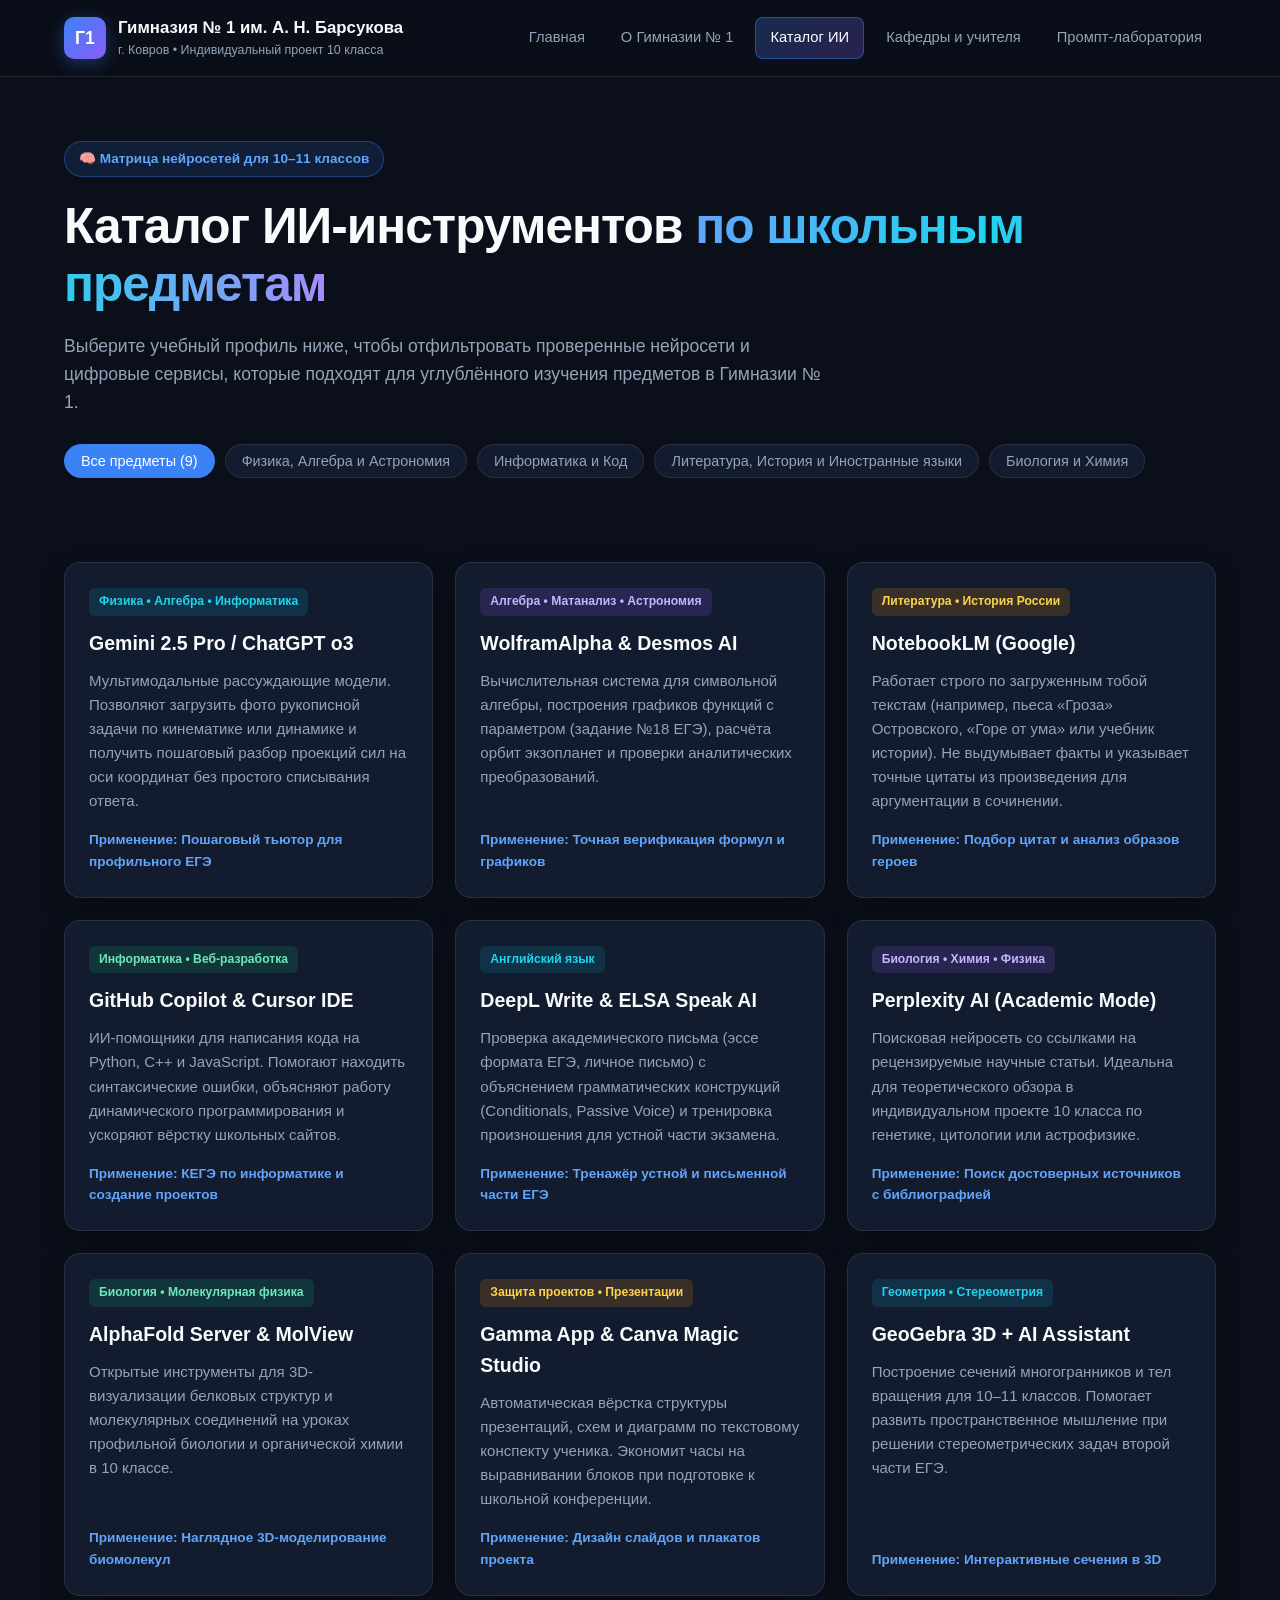
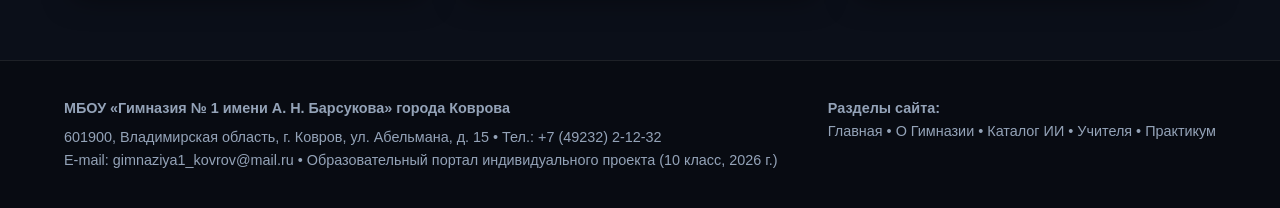
==== catalog.html @ f7e0afba "Add files via upload" ====
<!DOCTYPE html>
<html lang="ru">
<head>
    <meta charset="UTF-8">
    <meta name="viewport" content="width=device-width, initial-scale=1.0">
    <title>Каталог ИИ-инструментов по предметам — Гимназия № 1 г. Ковров</title>
    <link rel="stylesheet" href="styles.css">
</head>
<body>
    <header class="navbar">
        <div class="container nav-inner">
            <a href="index.html" class="brand">
                <div class="brand-badge">Г1</div>
                <div class="brand-text">
                    Гимназия № 1 им. А. Н. Барсукова
                    <span>г. Ковров • Индивидуальный проект 10 класса</span>
                </div>
            </a>
            <nav class="nav-links">
                <a href="index.html" class="nav-link ">Главная</a>
<a href="gymnasium.html" class="nav-link ">О Гимназии № 1</a>
<a href="catalog.html" class="nav-link active">Каталог ИИ</a>
<a href="teachers.html" class="nav-link ">Кафедры и учителя</a>
<a href="practice.html" class="nav-link ">Промпт-лаборатория</a>
            </nav>
        </div>
    </header>

    <main>
        <section class="hero">
            <div class="container">
                <div class="hero-badge">🧠 Матрица нейросетей для 10–11 классов</div>
                <h1>Каталог ИИ-инструментов <span class="gradient-text">по школьным предметам</span></h1>
                <p>Выберите учебный профиль ниже, чтобы отфильтровать проверенные нейросети и цифровые сервисы, которые подходят для углублённого изучения предметов в Гимназии № 1.</p>

                <div class="filter-bar" style="margin-top:24px;">
                    <button class="filter-btn active" data-filter="all">Все предметы (9)</button>
                    <button class="filter-btn" data-filter="stem">Физика, Алгебра и Астрономия</button>
                    <button class="filter-btn" data-filter="it">Информатика и Код</button>
                    <button class="filter-btn" data-filter="hum">Литература, История и Иностранные языки</button>
                    <button class="filter-btn" data-filter="bio">Биология и Химия</button>
                </div>
            </div>
        </section>

        <section class="section" style="padding-top:10px;">
            <div class="container">
                <div class="grid-3">
                    <div class="card tool-card" data-category="stem it">
                        <div>
                            <span class="tag">Физика • Алгебра • Информатика</span>
                            <h3>Gemini 2.5 Pro / ChatGPT o3</h3>
                            <p>Мультимодальные рассуждающие модели. Позволяют загрузить фото рукописной задачи по кинематике или динамике и получить пошаговый разбор проекций сил на оси координат без простого списывания ответа.</p>
                        </div>
                        <div style="font-size:0.85rem; color:#60a5fa; font-weight:600;">Применение: Пошаговый тьютор для профильного ЕГЭ</div>
                    </div>

                    <div class="card tool-card" data-category="stem">
                        <div>
                            <span class="tag purple">Алгебра • Матанализ • Астрономия</span>
                            <h3>WolframAlpha & Desmos AI</h3>
                            <p>Вычислительная система для символьной алгебры, построения графиков функций с параметром (задание №18 ЕГЭ), расчёта орбит экзопланет и проверки аналитических преобразований.</p>
                        </div>
                        <div style="font-size:0.85rem; color:#60a5fa; font-weight:600;">Применение: Точная верификация формул и графиков</div>
                    </div>

                    <div class="card tool-card" data-category="hum">
                        <div>
                            <span class="tag amber">Литература • История России</span>
                            <h3>NotebookLM (Google)</h3>
                            <p>Работает строго по загруженным тобой текстам (например, пьеса «Гроза» Островского, «Горе от ума» или учебник истории). Не выдумывает факты и указывает точные цитаты из произведения для аргументации в сочинении.</p>
                        </div>
                        <div style="font-size:0.85rem; color:#60a5fa; font-weight:600;">Применение: Подбор цитат и анализ образов героев</div>
                    </div>

                    <div class="card tool-card" data-category="it">
                        <div>
                            <span class="tag green">Информатика • Веб-разработка</span>
                            <h3>GitHub Copilot & Cursor IDE</h3>
                            <p>ИИ-помощники для написания кода на Python, C++ и JavaScript. Помогают находить синтаксические ошибки, объясняют работу динамического программирования и ускоряют вёрстку школьных сайтов.</p>
                        </div>
                        <div style="font-size:0.85rem; color:#60a5fa; font-weight:600;">Применение: КЕГЭ по информатике и создание проектов</div>
                    </div>

                    <div class="card tool-card" data-category="hum">
                        <div>
                            <span class="tag">Английский язык</span>
                            <h3>DeepL Write & ELSA Speak AI</h3>
                            <p>Проверка академического письма (эссе формата ЕГЭ, личное письмо) с объяснением грамматических конструкций (Conditionals, Passive Voice) и тренировка произношения для устной части экзамена.</p>
                        </div>
                        <div style="font-size:0.85rem; color:#60a5fa; font-weight:600;">Применение: Тренажёр устной и письменной части ЕГЭ</div>
                    </div>

                    <div class="card tool-card" data-category="stem bio">
                        <div>
                            <span class="tag purple">Биология • Химия • Физика</span>
                            <h3>Perplexity AI (Academic Mode)</h3>
                            <p>Поисковая нейросеть со ссылками на рецензируемые научные статьи. Идеальна для теоретического обзора в индивидуальном проекте 10 класса по генетике, цитологии или астрофизике.</p>
                        </div>
                        <div style="font-size:0.85rem; color:#60a5fa; font-weight:600;">Применение: Поиск достоверных источников с библиографией</div>
                    </div>

                    <div class="card tool-card" data-category="bio">
                        <div>
                            <span class="tag green">Биология • Молекулярная физика</span>
                            <h3>AlphaFold Server & MolView</h3>
                            <p>Открытые инструменты для 3D-визуализации белковых структур и молекулярных соединений на уроках профильной биологии и органической химии в 10 классе.</p>
                        </div>
                        <div style="font-size:0.85rem; color:#60a5fa; font-weight:600;">Применение: Наглядное 3D-моделирование биомолекул</div>
                    </div>

                    <div class="card tool-card" data-category="hum stem it bio">
                        <div>
                            <span class="tag amber">Защита проектов • Презентации</span>
                            <h3>Gamma App & Canva Magic Studio</h3>
                            <p>Автоматическая вёрстка структуры презентаций, схем и диаграмм по текстовому конспекту ученика. Экономит часы на выравнивании блоков при подготовке к школьной конференции.</p>
                        </div>
                        <div style="font-size:0.85rem; color:#60a5fa; font-weight:600;">Применение: Дизайн слайдов и плакатов проекта</div>
                    </div>

                    <div class="card tool-card" data-category="stem">
                        <div>
                            <span class="tag">Геометрия • Стереометрия</span>
                            <h3>GeoGebra 3D + AI Assistant</h3>
                            <p>Построение сечений многогранников и тел вращения для 10–11 классов. Помогает развить пространственное мышление при решении стереометрических задач второй части ЕГЭ.</p>
                        </div>
                        <div style="font-size:0.85rem; color:#60a5fa; font-weight:600;">Применение: Интерактивные сечения в 3D</div>
                    </div>
                </div>
            </div>
        </section>
    </main>

    <footer class="footer">
        <div class="container footer-inner">
            <div>
                <strong>МБОУ «Гимназия № 1 имени А. Н. Барсукова» города Коврова</strong>
                <p style="margin-top:6px;">601900, Владимирская область, г. Ковров, ул. Абельмана, д. 15 • Тел.: +7 (49232) 2-12-32</p>
                <p>E-mail: gimnaziya1_kovrov@mail.ru • Образовательный портал индивидуального проекта (10 класс, 2026 г.)</p>
            </div>
            <div>
                <p><strong>Разделы сайта:</strong></p>
                <p><a href="index.html">Главная</a> • <a href="gymnasium.html">О Гимназии</a> • <a href="catalog.html">Каталог ИИ</a> • <a href="teachers.html">Учителя</a> • <a href="practice.html">Практикум</a></p>
            </div>
        </div>
    </footer>
    <script src="script.js"></script>
</body>
</html>
---- styles.css ----
/* Гимназия № 1 им. А. Н. Барсукова (г. Ковров) — Цифровой портал ИИ в школе */
:root {
    --bg-main: #0b0f19;
    --bg-card: #131b2e;
    --bg-card-hover: #1a2540;
    --border-color: rgba(255, 255, 255, 0.09);
    --primary: #3b82f6;
    --primary-hover: #2563eb;
    --accent: #06b6d4;
    --accent-purple: #8b5cf6;
    --success: #10b981;
    --warning: #f59e0b;
    --text-main: #f8fafc;
    --text-muted: #94a3b8;
    --radius-lg: 16px;
    --radius-md: 12px;
    --shadow: 0 10px 30px -10px rgba(0, 0, 0, 0.5);
}

* {
    box-sizing: border-box;
    margin: 0;
    padding: 0;
}

body {
    font-family: 'Inter', -apple-system, BlinkMacSystemFont, 'Segoe UI', Roboto, sans-serif;
    background-color: var(--bg-main);
    color: var(--text-main);
    line-height: 1.6;
    min-height: 100vh;
    display: flex;
    flex-direction: column;
}

a {
    color: inherit;
    text-decoration: none;
    transition: all 0.2s ease;
}

.container {
    width: 100%;
    max-width: 1200px;
    margin: 0 auto;
    padding: 0 24px;
}

/* Header & Multi-page Navigation */
.navbar {
    position: sticky;
    top: 0;
    z-index: 1000;
    background: rgba(11, 15, 25, 0.85);
    backdrop-filter: blur(14px);
    border-bottom: 1px solid var(--border-color);
}

.nav-inner {
    display: flex;
    align-items: center;
    justify-content: space-between;
    height: 76px;
    gap: 16px;
}

.brand {
    display: flex;
    align-items: center;
    gap: 12px;
    font-weight: 700;
    font-size: 1.05rem;
}

.brand-badge {
    width: 42px;
    height: 42px;
    border-radius: 10px;
    background: linear-gradient(135deg, var(--primary), var(--accent-purple));
    display: flex;
    align-items: center;
    justify-content: center;
    font-weight: 800;
    font-size: 1.1rem;
    color: #fff;
    box-shadow: 0 4px 15px rgba(59, 130, 246, 0.35);
}

.brand-text span {
    display: block;
    font-size: 0.78rem;
    color: var(--text-muted);
    font-weight: 400;
}

.nav-links {
    display: flex;
    align-items: center;
    gap: 8px;
    flex-wrap: wrap;
}

.nav-link {
    padding: 8px 14px;
    border-radius: 8px;
    font-size: 0.92rem;
    font-weight: 500;
    color: var(--text-muted);
}

.nav-link:hover {
    color: var(--text-main);
    background: rgba(255, 255, 255, 0.05);
}

.nav-link.active {
    color: #fff;
    background: linear-gradient(135deg, rgba(59, 130, 246, 0.25), rgba(139, 92, 246, 0.25));
    border: 1px solid rgba(59, 130, 246, 0.45);
}

/* Hero Section */
.hero {
    padding: 64px 0 48px;
    position: relative;
    overflow: hidden;
}

.hero-badge {
    display: inline-flex;
    align-items: center;
    gap: 8px;
    padding: 6px 14px;
    border-radius: 999px;
    background: rgba(59, 130, 246, 0.14);
    border: 1px solid rgba(59, 130, 246, 0.35);
    color: #60a5fa;
    font-size: 0.85rem;
    font-weight: 600;
    margin-bottom: 20px;
}

.hero h1 {
    font-size: clamp(2rem, 4vw, 3.1rem);
    line-height: 1.18;
    font-weight: 800;
    margin-bottom: 18px;
    letter-spacing: -0.02em;
}

.gradient-text {
    background: linear-gradient(90deg, #60a5fa, #22d3ee, #a78bfa);
    -webkit-background-clip: text;
    -webkit-text-fill-color: transparent;
}

.hero p {
    font-size: 1.1rem;
    color: var(--text-muted);
    max-width: 760px;
    margin-bottom: 28px;
}

.btn-group {
    display: flex;
    flex-wrap: wrap;
    gap: 14px;
}

.btn {
    display: inline-flex;
    align-items: center;
    justify-content: center;
    gap: 8px;
    padding: 12px 22px;
    border-radius: 10px;
    font-weight: 600;
    font-size: 0.95rem;
    cursor: pointer;
    border: none;
    transition: all 0.2s ease;
}

.btn-primary {
    background: linear-gradient(135deg, var(--primary), var(--primary-hover));
    color: #fff;
    box-shadow: 0 8px 20px -4px rgba(59, 130, 246, 0.5);
}

.btn-primary:hover {
    transform: translateY(-2px);
    box-shadow: 0 12px 24px -4px rgba(59, 130, 246, 0.65);
}

.btn-outline {
    background: rgba(255, 255, 255, 0.04);
    color: var(--text-main);
    border: 1px solid var(--border-color);
}

.btn-outline:hover {
    background: rgba(255, 255, 255, 0.09);
    border-color: rgba(255, 255, 255, 0.2);
}

/* Grids & Cards */
.section {
    padding: 40px 0 64px;
}

.section-header {
    margin-bottom: 32px;
}

.section-header h2 {
    font-size: 1.85rem;
    font-weight: 800;
    margin-bottom: 8px;
}

.section-header p {
    color: var(--text-muted);
    font-size: 1rem;
}

.grid-3 {
    display: grid;
    grid-template-columns: repeat(auto-fit, minmax(310px, 1fr));
    gap: 22px;
}

.grid-2 {
    display: grid;
    grid-template-columns: repeat(auto-fit, minmax(420px, 1fr));
    gap: 24px;
}

.grid-4 {
    display: grid;
    grid-template-columns: repeat(auto-fit, minmax(240px, 1fr));
    gap: 18px;
}

.card {
    background: var(--bg-card);
    border: 1px solid var(--border-color);
    border-radius: var(--radius-lg);
    padding: 24px;
    box-shadow: var(--shadow);
    transition: transform 0.2s ease, border-color 0.2s ease, background 0.2s ease;
    display: flex;
    flex-direction: column;
    justify-content: space-between;
}

.card:hover {
    transform: translateY(-3px);
    border-color: rgba(59, 130, 246, 0.35);
    background: var(--bg-card-hover);
}

.tag {
    display: inline-block;
    padding: 4px 10px;
    border-radius: 6px;
    font-size: 0.76rem;
    font-weight: 600;
    background: rgba(6, 182, 212, 0.14);
    color: #22d3ee;
    margin-bottom: 12px;
    width: fit-content;
}

.tag.purple {
    background: rgba(139, 92, 246, 0.16);
    color: #c4b5fd;
}

.tag.green {
    background: rgba(16, 185, 129, 0.16);
    color: #6ee7b7;
}

.tag.amber {
    background: rgba(245, 158, 11, 0.16);
    color: #fcd34d;
}

.card h3 {
    font-size: 1.22rem;
    margin-bottom: 10px;
}

.card p {
    color: var(--text-muted);
    font-size: 0.94rem;
    margin-bottom: 16px;
}

.stat-card {
    text-align: left;
    padding: 22px;
}

.stat-num {
    font-size: 2.3rem;
    font-weight: 800;
    background: linear-gradient(90deg, #60a5fa, #22d3ee);
    -webkit-background-clip: text;
    -webkit-text-fill-color: transparent;
    line-height: 1.1;
    margin-bottom: 6px;
}

/* Info Table */
.info-table {
    width: 100%;
    border-collapse: collapse;
    margin-top: 10px;
}

.info-table tr {
    border-bottom: 1px solid var(--border-color);
}

.info-table th,
.info-table td {
    padding: 13px 12px;
    text-align: left;
    font-size: 0.94rem;
}

.info-table th {
    color: var(--text-muted);
    font-weight: 500;
    width: 36%;
}

/* Filter Buttons */
.filter-bar {
    display: flex;
    flex-wrap: wrap;
    gap: 10px;
    margin-bottom: 26px;
}

.filter-btn {
    padding: 8px 16px;
    border-radius: 999px;
    border: 1px solid var(--border-color);
    background: var(--bg-card);
    color: var(--text-muted);
    cursor: pointer;
    font-size: 0.9rem;
    font-weight: 500;
    transition: all 0.2s ease;
}

.filter-btn.active,
.filter-btn:hover {
    background: var(--primary);
    color: #fff;
    border-color: var(--primary);
}

/* Teacher / Department Profiles */
.teacher-card {
    overflow: hidden;
    padding: 0;
}

.teacher-photo {
    width: 100%;
    height: 220px;
    object-fit: cover;
    border-bottom: 1px solid var(--border-color);
}

.teacher-body {
    padding: 22px;
}

.teacher-role {
    font-size: 0.82rem;
    color: #60a5fa;
    font-weight: 600;
    text-transform: uppercase;
    letter-spacing: 0.04em;
    margin-bottom: 6px;
}

/* Prompt Builder & Forms */
.form-group {
    margin-bottom: 18px;
}

.form-group label {
    display: block;
    font-size: 0.9rem;
    font-weight: 600;
    margin-bottom: 8px;
    color: #cbd5e1;
}

.form-control {
    width: 100%;
    padding: 12px 14px;
    border-radius: 10px;
    background: #0b1120;
    border: 1px solid var(--border-color);
    color: var(--text-main);
    font-size: 0.95rem;
    font-family: inherit;
}

.form-control:focus {
    outline: none;
    border-color: var(--primary);
}

.prompt-output {
    background: #080d1a;
    border: 1px dashed rgba(59, 130, 246, 0.5);
    border-radius: 12px;
    padding: 18px;
    font-family: 'JetBrains Mono', Consolas, monospace;
    font-size: 0.9rem;
    color: #e2e8f0;
    min-height: 150px;
    white-space: pre-wrap;
    margin-bottom: 16px;
}

/* Quiz */
.quiz-option {
    display: block;
    width: 100%;
    text-align: left;
    padding: 12px 16px;
    margin-bottom: 10px;
    border-radius: 10px;
    background: #0d1424;
    border: 1px solid var(--border-color);
    color: var(--text-main);
    cursor: pointer;
    font-size: 0.94rem;
    transition: all 0.2s ease;
}

.quiz-option:hover {
    border-color: var(--primary);
    background: rgba(59, 130, 246, 0.1);
}

.quiz-option.correct {
    background: rgba(16, 185, 129, 0.2);
    border-color: var(--success);
    color: #a7f3d0;
}

.quiz-option.wrong {
    background: rgba(239, 68, 68, 0.2);
    border-color: #ef4444;
    color: #fecaca;
}

/* Footer */
.footer {
    margin-top: auto;
    border-top: 1px solid var(--border-color);
    background: #080b12;
    padding: 36px 0;
    font-size: 0.9rem;
    color: var(--text-muted);
}

.footer-inner {
    display: flex;
    flex-wrap: wrap;
    justify-content: space-between;
    gap: 24px;
}

@media (max-width: 768px) {
    .nav-inner {
        height: auto;
        padding: 14px 0;
        flex-direction: column;
        align-items: flex-start;
    }
    .grid-2 {
        grid-template-columns: 1fr;
    }
}
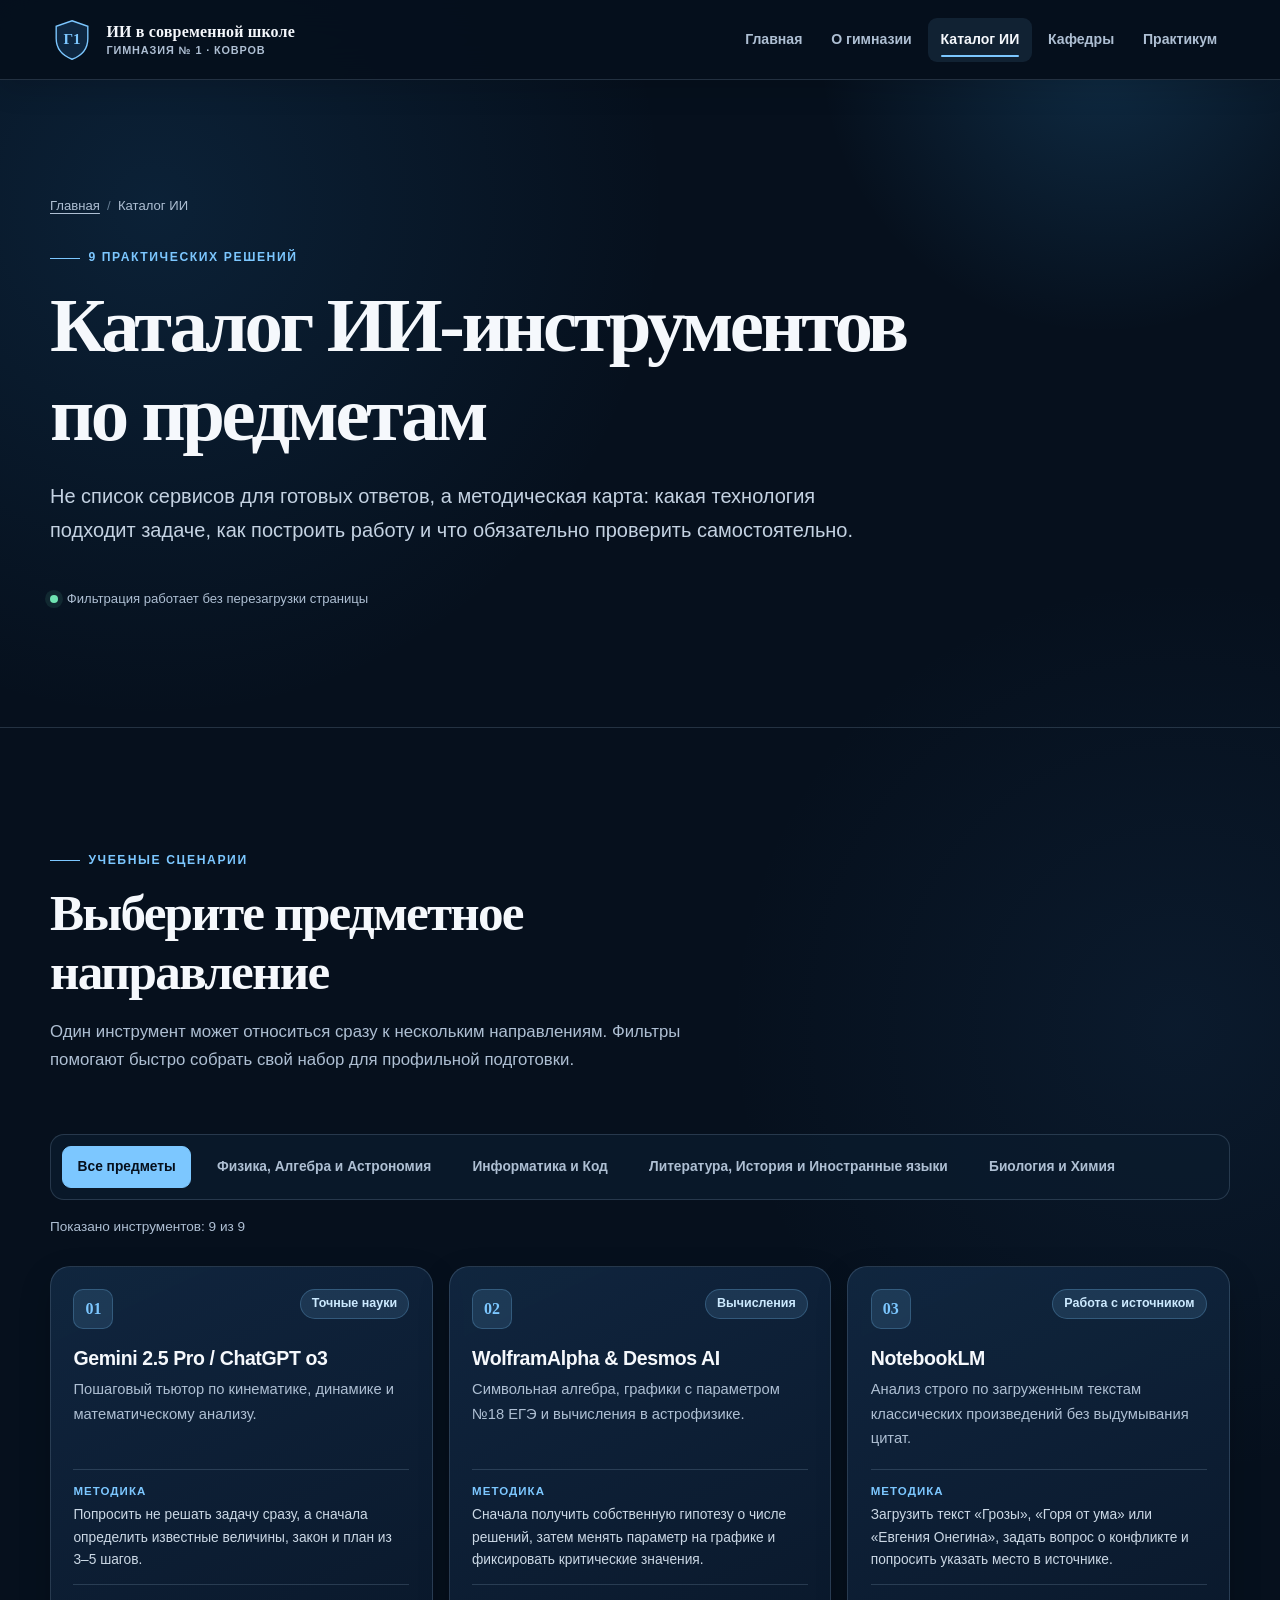
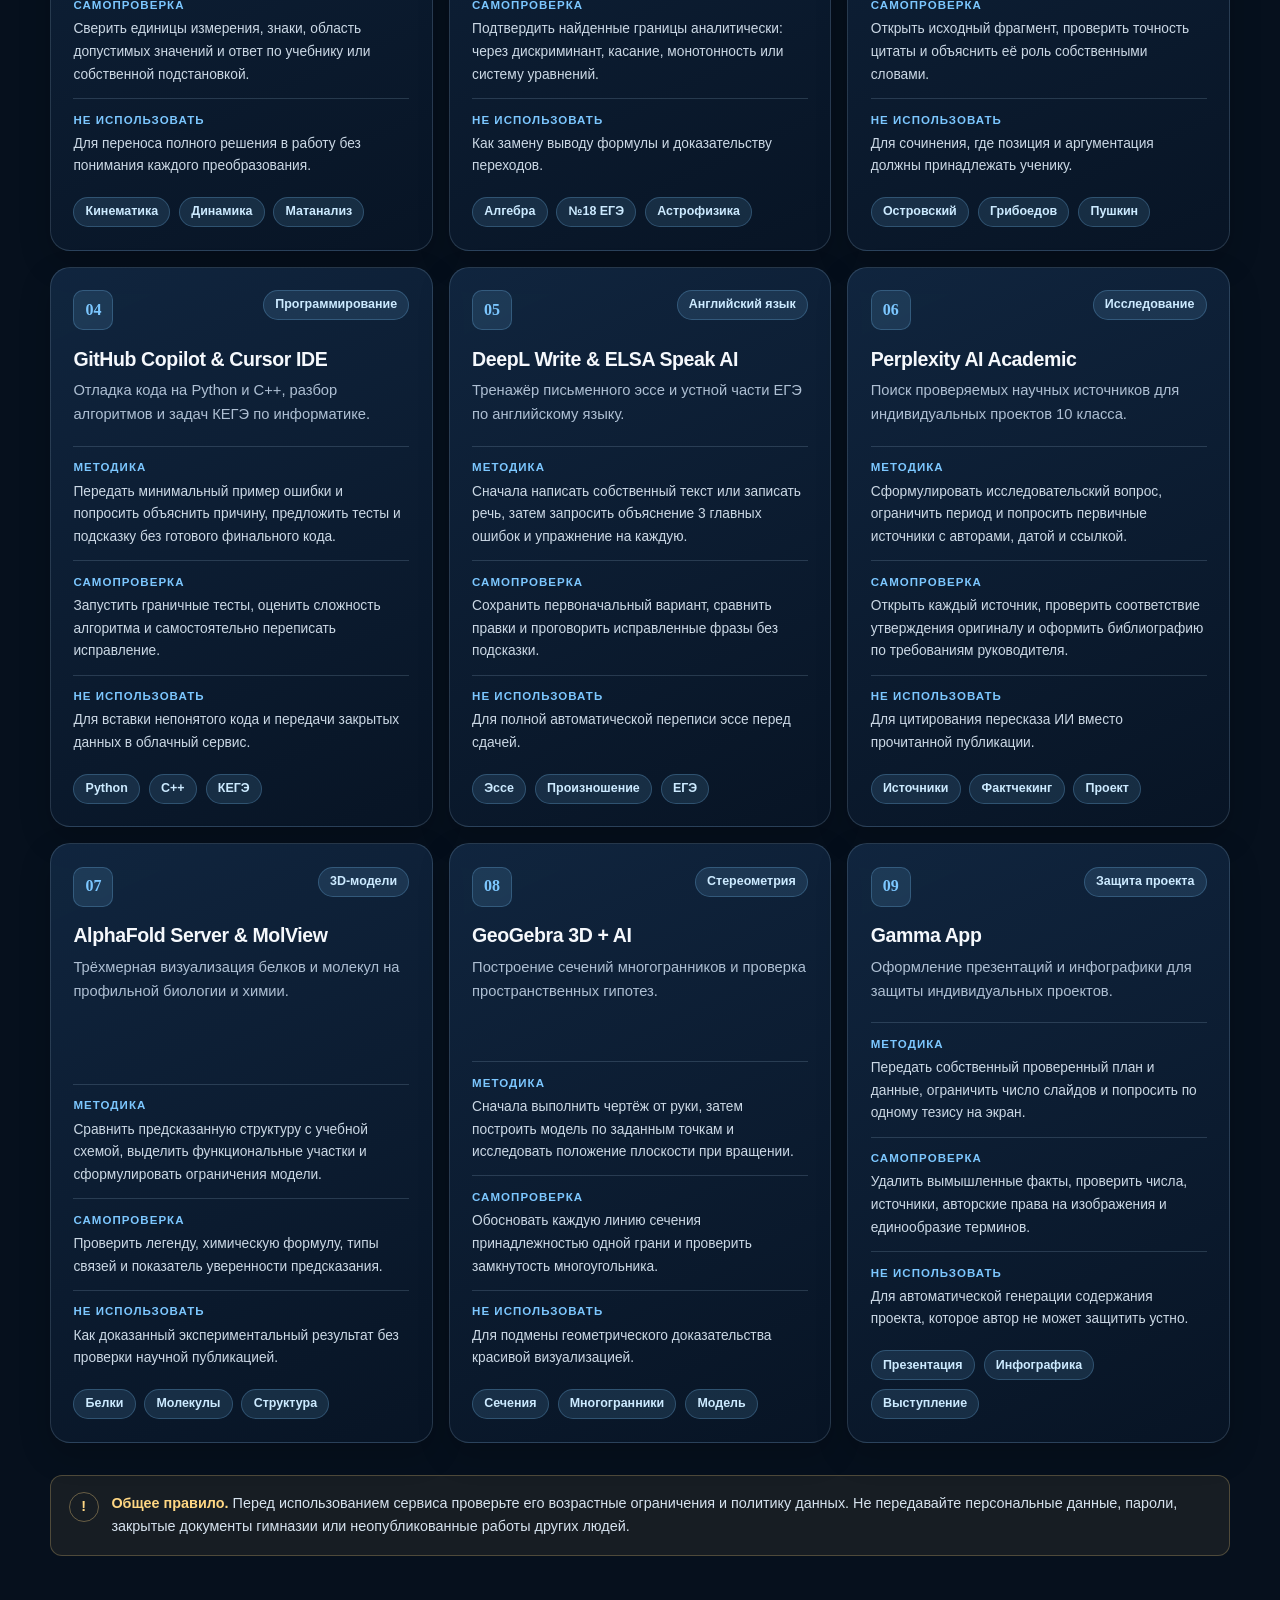
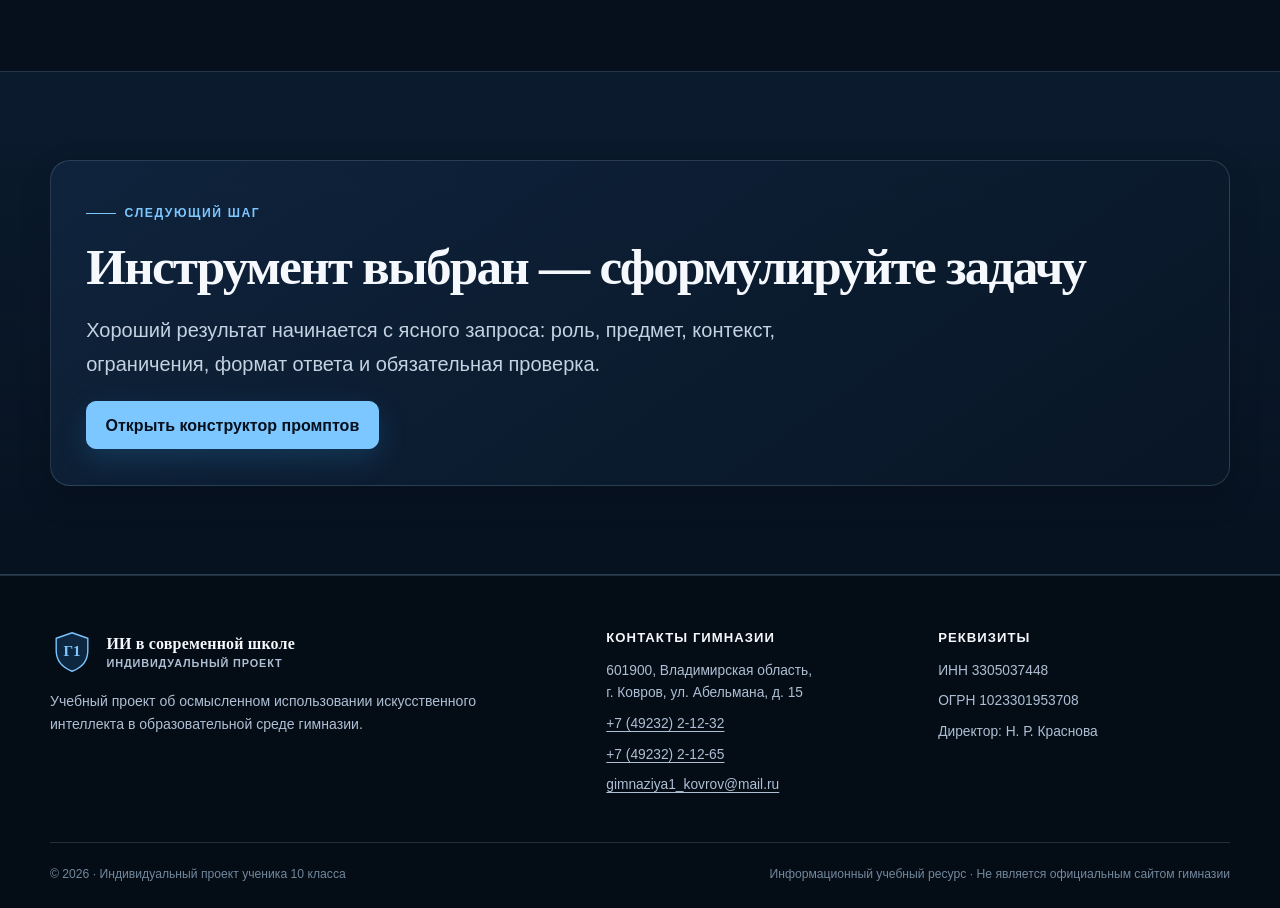
==== commit 4d57dd97: "Add files via upload" ====
--- a/catalog.html
+++ b/catalog.html
@@ -1,149 +1,202 @@
 <!DOCTYPE html>
 <html lang="ru">
 <head>
-    <meta charset="UTF-8">
-    <meta name="viewport" content="width=device-width, initial-scale=1.0">
-    <title>Каталог ИИ-инструментов по предметам — Гимназия № 1 г. Ковров</title>
-    <link rel="stylesheet" href="styles.css">
+  <meta charset="UTF-8">
+  <meta name="viewport" content="width=device-width, initial-scale=1.0">
+  <meta name="description" content="Каталог ИИ-инструментов для школьных предметов: точные, естественные и гуманитарные науки, программирование и проектная работа.">
+  <meta name="theme-color" content="#06101d">
+  <title>Каталог ИИ-инструментов — ИИ в жизни современной школы</title>
+  <link rel="stylesheet" href="styles.css">
+  <script src="script.js" defer></script>
 </head>
-<body>
-    <header class="navbar">
-        <div class="container nav-inner">
-            <a href="index.html" class="brand">
-                <div class="brand-badge">Г1</div>
-                <div class="brand-text">
-                    Гимназия № 1 им. А. Н. Барсукова
-                    <span>г. Ковров • Индивидуальный проект 10 класса</span>
-                </div>
-            </a>
-            <nav class="nav-links">
-                <a href="index.html" class="nav-link ">Главная</a>
-<a href="gymnasium.html" class="nav-link ">О Гимназии № 1</a>
-<a href="catalog.html" class="nav-link active">Каталог ИИ</a>
-<a href="teachers.html" class="nav-link ">Кафедры и учителя</a>
-<a href="practice.html" class="nav-link ">Промпт-лаборатория</a>
-            </nav>
-        </div>
-    </header>
-
-    <main>
-        <section class="hero">
-            <div class="container">
-                <div class="hero-badge">🧠 Матрица нейросетей для 10–11 классов</div>
-                <h1>Каталог ИИ-инструментов <span class="gradient-text">по школьным предметам</span></h1>
-                <p>Выберите учебный профиль ниже, чтобы отфильтровать проверенные нейросети и цифровые сервисы, которые подходят для углублённого изучения предметов в Гимназии № 1.</p>
-
-                <div class="filter-bar" style="margin-top:24px;">
-                    <button class="filter-btn active" data-filter="all">Все предметы (9)</button>
-                    <button class="filter-btn" data-filter="stem">Физика, Алгебра и Астрономия</button>
-                    <button class="filter-btn" data-filter="it">Информатика и Код</button>
-                    <button class="filter-btn" data-filter="hum">Литература, История и Иностранные языки</button>
-                    <button class="filter-btn" data-filter="bio">Биология и Химия</button>
-                </div>
-            </div>
-        </section>
-
-        <section class="section" style="padding-top:10px;">
-            <div class="container">
-                <div class="grid-3">
-                    <div class="card tool-card" data-category="stem it">
-                        <div>
-                            <span class="tag">Физика • Алгебра • Информатика</span>
-                            <h3>Gemini 2.5 Pro / ChatGPT o3</h3>
-                            <p>Мультимодальные рассуждающие модели. Позволяют загрузить фото рукописной задачи по кинематике или динамике и получить пошаговый разбор проекций сил на оси координат без простого списывания ответа.</p>
-                        </div>
-                        <div style="font-size:0.85rem; color:#60a5fa; font-weight:600;">Применение: Пошаговый тьютор для профильного ЕГЭ</div>
-                    </div>
-
-                    <div class="card tool-card" data-category="stem">
-                        <div>
-                            <span class="tag purple">Алгебра • Матанализ • Астрономия</span>
-                            <h3>WolframAlpha & Desmos AI</h3>
-                            <p>Вычислительная система для символьной алгебры, построения графиков функций с параметром (задание №18 ЕГЭ), расчёта орбит экзопланет и проверки аналитических преобразований.</p>
-                        </div>
-                        <div style="font-size:0.85rem; color:#60a5fa; font-weight:600;">Применение: Точная верификация формул и графиков</div>
-                    </div>
-
-                    <div class="card tool-card" data-category="hum">
-                        <div>
-                            <span class="tag amber">Литература • История России</span>
-                            <h3>NotebookLM (Google)</h3>
-                            <p>Работает строго по загруженным тобой текстам (например, пьеса «Гроза» Островского, «Горе от ума» или учебник истории). Не выдумывает факты и указывает точные цитаты из произведения для аргументации в сочинении.</p>
-                        </div>
-                        <div style="font-size:0.85rem; color:#60a5fa; font-weight:600;">Применение: Подбор цитат и анализ образов героев</div>
-                    </div>
-
-                    <div class="card tool-card" data-category="it">
-                        <div>
-                            <span class="tag green">Информатика • Веб-разработка</span>
-                            <h3>GitHub Copilot & Cursor IDE</h3>
-                            <p>ИИ-помощники для написания кода на Python, C++ и JavaScript. Помогают находить синтаксические ошибки, объясняют работу динамического программирования и ускоряют вёрстку школьных сайтов.</p>
-                        </div>
-                        <div style="font-size:0.85rem; color:#60a5fa; font-weight:600;">Применение: КЕГЭ по информатике и создание проектов</div>
-                    </div>
-
-                    <div class="card tool-card" data-category="hum">
-                        <div>
-                            <span class="tag">Английский язык</span>
-                            <h3>DeepL Write & ELSA Speak AI</h3>
-                            <p>Проверка академического письма (эссе формата ЕГЭ, личное письмо) с объяснением грамматических конструкций (Conditionals, Passive Voice) и тренировка произношения для устной части экзамена.</p>
-                        </div>
-                        <div style="font-size:0.85rem; color:#60a5fa; font-weight:600;">Применение: Тренажёр устной и письменной части ЕГЭ</div>
-                    </div>
-
-                    <div class="card tool-card" data-category="stem bio">
-                        <div>
-                            <span class="tag purple">Биология • Химия • Физика</span>
-                            <h3>Perplexity AI (Academic Mode)</h3>
-                            <p>Поисковая нейросеть со ссылками на рецензируемые научные статьи. Идеальна для теоретического обзора в индивидуальном проекте 10 класса по генетике, цитологии или астрофизике.</p>
-                        </div>
-                        <div style="font-size:0.85rem; color:#60a5fa; font-weight:600;">Применение: Поиск достоверных источников с библиографией</div>
-                    </div>
-
-                    <div class="card tool-card" data-category="bio">
-                        <div>
-                            <span class="tag green">Биология • Молекулярная физика</span>
-                            <h3>AlphaFold Server & MolView</h3>
-                            <p>Открытые инструменты для 3D-визуализации белковых структур и молекулярных соединений на уроках профильной биологии и органической химии в 10 классе.</p>
-                        </div>
-                        <div style="font-size:0.85rem; color:#60a5fa; font-weight:600;">Применение: Наглядное 3D-моделирование биомолекул</div>
-                    </div>
-
-                    <div class="card tool-card" data-category="hum stem it bio">
-                        <div>
-                            <span class="tag amber">Защита проектов • Презентации</span>
-                            <h3>Gamma App & Canva Magic Studio</h3>
-                            <p>Автоматическая вёрстка структуры презентаций, схем и диаграмм по текстовому конспекту ученика. Экономит часы на выравнивании блоков при подготовке к школьной конференции.</p>
-                        </div>
-                        <div style="font-size:0.85rem; color:#60a5fa; font-weight:600;">Применение: Дизайн слайдов и плакатов проекта</div>
-                    </div>
-
-                    <div class="card tool-card" data-category="stem">
-                        <div>
-                            <span class="tag">Геометрия • Стереометрия</span>
-                            <h3>GeoGebra 3D + AI Assistant</h3>
-                            <p>Построение сечений многогранников и тел вращения для 10–11 классов. Помогает развить пространственное мышление при решении стереометрических задач второй части ЕГЭ.</p>
-                        </div>
-                        <div style="font-size:0.85rem; color:#60a5fa; font-weight:600;">Применение: Интерактивные сечения в 3D</div>
-                    </div>
-                </div>
-            </div>
-        </section>
-    </main>
-
-    <footer class="footer">
-        <div class="container footer-inner">
-            <div>
-                <strong>МБОУ «Гимназия № 1 имени А. Н. Барсукова» города Коврова</strong>
-                <p style="margin-top:6px;">601900, Владимирская область, г. Ковров, ул. Абельмана, д. 15 • Тел.: +7 (49232) 2-12-32</p>
-                <p>E-mail: gimnaziya1_kovrov@mail.ru • Образовательный портал индивидуального проекта (10 класс, 2026 г.)</p>
-            </div>
-            <div>
-                <p><strong>Разделы сайта:</strong></p>
-                <p><a href="index.html">Главная</a> • <a href="gymnasium.html">О Гимназии</a> • <a href="catalog.html">Каталог ИИ</a> • <a href="teachers.html">Учителя</a> • <a href="practice.html">Практикум</a></p>
-            </div>
-        </div>
-    </footer>
-    <script src="script.js"></script>
+<body data-page="catalog">
+  <a class="skip-link" href="#main-content">Перейти к содержанию</a>
+
+  <header class="site-header">
+    <div class="container header-inner">
+      <a class="brand" href="index.html" aria-label="На главную — ИИ в современной школе">
+        <span class="brand-mark" aria-hidden="true"><svg viewBox="0 0 64 64" focusable="false"><path d="M32 4 55 12v18c0 14.8-9.2 24.7-23 30C18.2 54.7 9 44.8 9 30V12L32 4Z" fill="#0e2741" stroke="currentColor" stroke-width="2"/><text x="32" y="38" text-anchor="middle" fill="currentColor" font-size="22" font-family="Georgia, serif" font-weight="700">Г1</text></svg></span>
+        <span class="brand-copy"><strong>ИИ в современной школе</strong><span>Гимназия № 1 · Ковров</span></span>
+      </a>
+      <button class="menu-toggle" type="button" aria-expanded="false" aria-controls="main-navigation" aria-label="Открыть меню"><span class="menu-toggle-lines" aria-hidden="true"></span></button>
+      <nav class="site-nav" id="main-navigation" aria-label="Основная навигация">
+        <ul>
+          <li><a href="index.html">Главная</a></li>
+          <li><a href="gymnasium.html">О гимназии</a></li>
+          <li><a href="catalog.html" aria-current="page">Каталог ИИ</a></li>
+          <li><a href="teachers.html">Кафедры</a></li>
+          <li><a href="practice.html">Практикум</a></li>
+        </ul>
+      </nav>
+    </div>
+  </header>
+
+  <main id="main-content">
+    <section class="page-hero" aria-labelledby="page-title">
+      <div class="container">
+        <nav class="breadcrumbs" aria-label="Хлебные крошки"><a href="index.html">Главная</a><span aria-current="page">Каталог ИИ</span></nav>
+        <span class="eyebrow">9 практических решений</span>
+        <h1 id="page-title">Каталог ИИ-инструментов по предметам</h1>
+        <p class="lead">Не список сервисов для готовых ответов, а методическая карта: какая технология подходит задаче, как построить работу и что обязательно проверить самостоятельно.</p>
+        <span class="page-marker">Фильтрация работает без перезагрузки страницы</span>
+      </div>
+    </section>
+
+    <section class="section" aria-labelledby="catalog-title">
+      <div class="container">
+        <div class="section-heading section-heading--single">
+          <span class="eyebrow">Учебные сценарии</span>
+          <h2 id="catalog-title">Выберите предметное направление</h2>
+          <p>Один инструмент может относиться сразу к нескольким направлениям. Фильтры помогают быстро собрать свой набор для профильной подготовки.</p>
+        </div>
+
+        <div class="filter-toolbar" role="group" aria-label="Фильтр каталога">
+          <button class="filter-button" type="button" data-filter="all" aria-pressed="true">Все предметы</button>
+          <button class="filter-button" type="button" data-filter="physics" aria-pressed="false">Физика, Алгебра и Астрономия</button>
+          <button class="filter-button" type="button" data-filter="code" aria-pressed="false">Информатика и Код</button>
+          <button class="filter-button" type="button" data-filter="humanities" aria-pressed="false">Литература, История и Иностранные языки</button>
+          <button class="filter-button" type="button" data-filter="science" aria-pressed="false">Биология и Химия</button>
+        </div>
+        <p class="filter-status" id="filter-status" aria-live="polite">Показано инструментов: 9 из 9</p>
+
+        <div class="catalog-grid" id="catalog-grid">
+          <article class="tool-card" data-categories="physics">
+            <div class="tool-head"><span class="tool-number">01</span><ul class="tag-list"><li class="tag">Точные науки</li></ul></div>
+            <h2>Gemini 2.5 Pro / ChatGPT o3</h2>
+            <p class="tool-summary">Пошаговый тьютор по кинематике, динамике и математическому анализу.</p>
+            <dl class="tool-method">
+              <div><dt>Методика</dt><dd>Попросить не решать задачу сразу, а сначала определить известные величины, закон и план из 3–5 шагов.</dd></div>
+              <div><dt>Самопроверка</dt><dd>Сверить единицы измерения, знаки, область допустимых значений и ответ по учебнику или собственной подстановкой.</dd></div>
+              <div><dt>Не использовать</dt><dd>Для переноса полного решения в работу без понимания каждого преобразования.</dd></div>
+            </dl>
+            <ul class="tag-list"><li class="tag">Кинематика</li><li class="tag">Динамика</li><li class="tag">Матанализ</li></ul>
+          </article>
+
+          <article class="tool-card" data-categories="physics">
+            <div class="tool-head"><span class="tool-number">02</span><ul class="tag-list"><li class="tag">Вычисления</li></ul></div>
+            <h2>WolframAlpha &amp; Desmos AI</h2>
+            <p class="tool-summary">Символьная алгебра, графики с параметром №18 ЕГЭ и вычисления в астрофизике.</p>
+            <dl class="tool-method">
+              <div><dt>Методика</dt><dd>Сначала получить собственную гипотезу о числе решений, затем менять параметр на графике и фиксировать критические значения.</dd></div>
+              <div><dt>Самопроверка</dt><dd>Подтвердить найденные границы аналитически: через дискриминант, касание, монотонность или систему уравнений.</dd></div>
+              <div><dt>Не использовать</dt><dd>Как замену выводу формулы и доказательству переходов.</dd></div>
+            </dl>
+            <ul class="tag-list"><li class="tag">Алгебра</li><li class="tag">№18 ЕГЭ</li><li class="tag">Астрофизика</li></ul>
+          </article>
+
+          <article class="tool-card" data-categories="humanities">
+            <div class="tool-head"><span class="tool-number">03</span><ul class="tag-list"><li class="tag">Работа с источником</li></ul></div>
+            <h2>NotebookLM</h2>
+            <p class="tool-summary">Анализ строго по загруженным текстам классических произведений без выдумывания цитат.</p>
+            <dl class="tool-method">
+              <div><dt>Методика</dt><dd>Загрузить текст «Грозы», «Горя от ума» или «Евгения Онегина», задать вопрос о конфликте и попросить указать место в источнике.</dd></div>
+              <div><dt>Самопроверка</dt><dd>Открыть исходный фрагмент, проверить точность цитаты и объяснить её роль собственными словами.</dd></div>
+              <div><dt>Не использовать</dt><dd>Для сочинения, где позиция и аргументация должны принадлежать ученику.</dd></div>
+            </dl>
+            <ul class="tag-list"><li class="tag">Островский</li><li class="tag">Грибоедов</li><li class="tag">Пушкин</li></ul>
+          </article>
+
+          <article class="tool-card" data-categories="code">
+            <div class="tool-head"><span class="tool-number">04</span><ul class="tag-list"><li class="tag">Программирование</li></ul></div>
+            <h2>GitHub Copilot &amp; Cursor IDE</h2>
+            <p class="tool-summary">Отладка кода на Python и C++, разбор алгоритмов и задач КЕГЭ по информатике.</p>
+            <dl class="tool-method">
+              <div><dt>Методика</dt><dd>Передать минимальный пример ошибки и попросить объяснить причину, предложить тесты и подсказку без готового финального кода.</dd></div>
+              <div><dt>Самопроверка</dt><dd>Запустить граничные тесты, оценить сложность алгоритма и самостоятельно переписать исправление.</dd></div>
+              <div><dt>Не использовать</dt><dd>Для вставки непонятого кода и передачи закрытых данных в облачный сервис.</dd></div>
+            </dl>
+            <ul class="tag-list"><li class="tag">Python</li><li class="tag">C++</li><li class="tag">КЕГЭ</li></ul>
+          </article>
+
+          <article class="tool-card" data-categories="humanities">
+            <div class="tool-head"><span class="tool-number">05</span><ul class="tag-list"><li class="tag">Английский язык</li></ul></div>
+            <h2>DeepL Write &amp; ELSA Speak AI</h2>
+            <p class="tool-summary">Тренажёр письменного эссе и устной части ЕГЭ по английскому языку.</p>
+            <dl class="tool-method">
+              <div><dt>Методика</dt><dd>Сначала написать собственный текст или записать речь, затем запросить объяснение 3 главных ошибок и упражнение на каждую.</dd></div>
+              <div><dt>Самопроверка</dt><dd>Сохранить первоначальный вариант, сравнить правки и проговорить исправленные фразы без подсказки.</dd></div>
+              <div><dt>Не использовать</dt><dd>Для полной автоматической переписи эссе перед сдачей.</dd></div>
+            </dl>
+            <ul class="tag-list"><li class="tag">Эссе</li><li class="tag">Произношение</li><li class="tag">ЕГЭ</li></ul>
+          </article>
+
+          <article class="tool-card" data-categories="physics code humanities science">
+            <div class="tool-head"><span class="tool-number">06</span><ul class="tag-list"><li class="tag">Исследование</li></ul></div>
+            <h2>Perplexity AI Academic</h2>
+            <p class="tool-summary">Поиск проверяемых научных источников для индивидуальных проектов 10 класса.</p>
+            <dl class="tool-method">
+              <div><dt>Методика</dt><dd>Сформулировать исследовательский вопрос, ограничить период и попросить первичные источники с авторами, датой и ссылкой.</dd></div>
+              <div><dt>Самопроверка</dt><dd>Открыть каждый источник, проверить соответствие утверждения оригиналу и оформить библиографию по требованиям руководителя.</dd></div>
+              <div><dt>Не использовать</dt><dd>Для цитирования пересказа ИИ вместо прочитанной публикации.</dd></div>
+            </dl>
+            <ul class="tag-list"><li class="tag">Источники</li><li class="tag">Фактчекинг</li><li class="tag">Проект</li></ul>
+          </article>
+
+          <article class="tool-card" data-categories="science">
+            <div class="tool-head"><span class="tool-number">07</span><ul class="tag-list"><li class="tag">3D-модели</li></ul></div>
+            <h2>AlphaFold Server &amp; MolView</h2>
+            <p class="tool-summary">Трёхмерная визуализация белков и молекул на профильной биологии и химии.</p>
+            <dl class="tool-method">
+              <div><dt>Методика</dt><dd>Сравнить предсказанную структуру с учебной схемой, выделить функциональные участки и сформулировать ограничения модели.</dd></div>
+              <div><dt>Самопроверка</dt><dd>Проверить легенду, химическую формулу, типы связей и показатель уверенности предсказания.</dd></div>
+              <div><dt>Не использовать</dt><dd>Как доказанный экспериментальный результат без проверки научной публикацией.</dd></div>
+            </dl>
+            <ul class="tag-list"><li class="tag">Белки</li><li class="tag">Молекулы</li><li class="tag">Структура</li></ul>
+          </article>
+
+          <article class="tool-card" data-categories="physics">
+            <div class="tool-head"><span class="tool-number">08</span><ul class="tag-list"><li class="tag">Стереометрия</li></ul></div>
+            <h2>GeoGebra 3D + AI</h2>
+            <p class="tool-summary">Построение сечений многогранников и проверка пространственных гипотез.</p>
+            <dl class="tool-method">
+              <div><dt>Методика</dt><dd>Сначала выполнить чертёж от руки, затем построить модель по заданным точкам и исследовать положение плоскости при вращении.</dd></div>
+              <div><dt>Самопроверка</dt><dd>Обосновать каждую линию сечения принадлежностью одной грани и проверить замкнутость многоугольника.</dd></div>
+              <div><dt>Не использовать</dt><dd>Для подмены геометрического доказательства красивой визуализацией.</dd></div>
+            </dl>
+            <ul class="tag-list"><li class="tag">Сечения</li><li class="tag">Многогранники</li><li class="tag">Модель</li></ul>
+          </article>
+
+          <article class="tool-card" data-categories="physics code humanities science">
+            <div class="tool-head"><span class="tool-number">09</span><ul class="tag-list"><li class="tag">Защита проекта</li></ul></div>
+            <h2>Gamma App</h2>
+            <p class="tool-summary">Оформление презентаций и инфографики для защиты индивидуальных проектов.</p>
+            <dl class="tool-method">
+              <div><dt>Методика</dt><dd>Передать собственный проверенный план и данные, ограничить число слайдов и попросить по одному тезису на экран.</dd></div>
+              <div><dt>Самопроверка</dt><dd>Удалить вымышленные факты, проверить числа, источники, авторские права на изображения и единообразие терминов.</dd></div>
+              <div><dt>Не использовать</dt><dd>Для автоматической генерации содержания проекта, которое автор не может защитить устно.</dd></div>
+            </dl>
+            <ul class="tag-list"><li class="tag">Презентация</li><li class="tag">Инфографика</li><li class="tag">Выступление</li></ul>
+          </article>
+        </div>
+
+        <div class="integrity-note">
+          <span class="integrity-icon" aria-hidden="true">!</span>
+          <div><strong>Общее правило.</strong> Перед использованием сервиса проверьте его возрастные ограничения и политику данных. Не передавайте персональные данные, пароли, закрытые документы гимназии или неопубликованные работы других людей.</div>
+        </div>
+      </div>
+    </section>
+
+    <section class="section section--compact section--tinted" aria-labelledby="next-title">
+      <div class="container">
+        <div class="surface-card">
+          <span class="eyebrow">Следующий шаг</span>
+          <h2 id="next-title">Инструмент выбран — сформулируйте задачу</h2>
+          <p class="lead">Хороший результат начинается с ясного запроса: роль, предмет, контекст, ограничения, формат ответа и обязательная проверка.</p>
+          <a class="button" href="practice.html">Открыть конструктор промптов</a>
+        </div>
+      </div>
+    </section>
+  </main>
+
+  <footer class="site-footer">
+    <div class="container">
+      <div class="footer-grid">
+        <div class="footer-about"><a class="brand" href="index.html" aria-label="На главную"><span class="brand-mark" aria-hidden="true"><svg viewBox="0 0 64 64" focusable="false"><path d="M32 4 55 12v18c0 14.8-9.2 24.7-23 30C18.2 54.7 9 44.8 9 30V12L32 4Z" fill="#0e2741" stroke="currentColor" stroke-width="2"/><text x="32" y="38" text-anchor="middle" fill="currentColor" font-size="22" font-family="Georgia, serif" font-weight="700">Г1</text></svg></span><span class="brand-copy"><strong>ИИ в современной школе</strong><span>Индивидуальный проект</span></span></a><p>Учебный проект об осмысленном использовании искусственного интеллекта в образовательной среде гимназии.</p></div>
+        <div><h2 class="footer-heading">Контакты гимназии</h2><ul class="footer-list"><li>601900, Владимирская область,<br>г. Ковров, ул. Абельмана, д. 15</li><li><a href="tel:+74923221232">+7 (49232) 2-12-32</a></li><li><a href="tel:+74923221265">+7 (49232) 2-12-65</a></li><li><a href="mailto:gimnaziya1_kovrov@mail.ru">gimnaziya1_kovrov@mail.ru</a></li></ul></div>
+        <div><h2 class="footer-heading">Реквизиты</h2><ul class="footer-list"><li>ИНН 3305037448</li><li>ОГРН 1023301953708</li><li>Директор: Н. Р. Краснова</li></ul></div>
+      </div>
+      <div class="footer-bottom"><span>© 2026 · Индивидуальный проект ученика 10 класса</span><span>Информационный учебный ресурс · Не является официальным сайтом гимназии</span></div>
+    </div>
+  </footer>
 </body>
 </html>
--- a/styles.css
+++ b/styles.css
@@ -1,494 +1,2068 @@
-/* Гимназия № 1 им. А. Н. Барсукова (г. Ковров) — Цифровой портал ИИ в школе */
 :root {
-    --bg-main: #0b0f19;
-    --bg-card: #131b2e;
-    --bg-card-hover: #1a2540;
-    --border-color: rgba(255, 255, 255, 0.09);
-    --primary: #3b82f6;
-    --primary-hover: #2563eb;
-    --accent: #06b6d4;
-    --accent-purple: #8b5cf6;
-    --success: #10b981;
-    --warning: #f59e0b;
-    --text-main: #f8fafc;
-    --text-muted: #94a3b8;
-    --radius-lg: 16px;
-    --radius-md: 12px;
-    --shadow: 0 10px 30px -10px rgba(0, 0, 0, 0.5);
-}
-
-* {
-    box-sizing: border-box;
-    margin: 0;
+  --bg: #06101d;
+  --bg-elevated: #0a1728;
+  --surface: #0d1d31;
+  --surface-strong: #112640;
+  --surface-soft: rgba(20, 46, 76, 0.72);
+  --text: #f5f8fc;
+  --text-muted: #aebfd3;
+  --text-dark: #102033;
+  --accent: #7cc7ff;
+  --accent-strong: #38a8f4;
+  --accent-soft: rgba(124, 199, 255, 0.13);
+  --line: rgba(174, 203, 230, 0.18);
+  --line-strong: rgba(124, 199, 255, 0.38);
+  --success: #6fe3b2;
+  --danger: #ff9b9b;
+  --warning: #ffd783;
+  --shadow-sm: 0 12px 32px rgba(0, 0, 0, 0.18);
+  --shadow-lg: 0 28px 70px rgba(0, 0, 0, 0.34);
+  --radius-sm: 12px;
+  --radius-md: 20px;
+  --radius-lg: 30px;
+  --container: 1180px;
+  --header-height: 80px;
+  --transition: 180ms ease;
+}
+
+*,
+*::before,
+*::after {
+  box-sizing: border-box;
+}
+
+html {
+  scroll-behavior: smooth;
+  scroll-padding-top: calc(var(--header-height) + 24px);
+}
+
+body {
+  min-width: 320px;
+  margin: 0;
+  padding-top: var(--header-height);
+  overflow-x: hidden;
+  color: var(--text);
+  background:
+    radial-gradient(circle at 12% 5%, rgba(39, 123, 190, 0.16), transparent 32rem),
+    radial-gradient(circle at 92% 25%, rgba(45, 101, 159, 0.12), transparent 28rem),
+    var(--bg);
+  font-family: Inter, "Segoe UI", Roboto, Helvetica, Arial, sans-serif;
+  font-size: 16px;
+  line-height: 1.65;
+  text-rendering: optimizeLegibility;
+}
+
+body.nav-open {
+  overflow: hidden;
+}
+
+img,
+svg {
+  display: block;
+  max-width: 100%;
+}
+
+img {
+  height: auto;
+}
+
+button,
+input,
+select,
+textarea {
+  font: inherit;
+}
+
+button,
+a {
+  -webkit-tap-highlight-color: transparent;
+}
+
+a {
+  color: var(--accent);
+  text-decoration-thickness: 0.08em;
+  text-underline-offset: 0.2em;
+}
+
+a:hover {
+  color: #b9e3ff;
+}
+
+button {
+  color: inherit;
+}
+
+h1,
+h2,
+h3,
+p,
+ul,
+ol,
+dl,
+figure,
+blockquote {
+  margin-top: 0;
+}
+
+h1,
+h2,
+h3 {
+  color: var(--text);
+  font-family: Georgia, "Times New Roman", serif;
+  line-height: 1.15;
+  text-wrap: balance;
+}
+
+h1 {
+  margin-bottom: 1.25rem;
+  font-size: clamp(2.55rem, 6vw, 5.7rem);
+  letter-spacing: -0.045em;
+}
+
+h2 {
+  margin-bottom: 1rem;
+  font-size: clamp(2rem, 4vw, 3.5rem);
+  letter-spacing: -0.035em;
+}
+
+h3 {
+  margin-bottom: 0.75rem;
+  font-size: clamp(1.25rem, 2vw, 1.6rem);
+  letter-spacing: -0.018em;
+}
+
+p:last-child,
+ul:last-child,
+ol:last-child {
+  margin-bottom: 0;
+}
+
+::selection {
+  color: #04101c;
+  background: var(--accent);
+}
+
+:focus-visible {
+  outline: 3px solid var(--accent);
+  outline-offset: 4px;
+}
+
+[hidden] {
+  display: none !important;
+}
+
+.skip-link {
+  position: fixed;
+  z-index: 200;
+  top: 0.75rem;
+  left: 0.75rem;
+  padding: 0.75rem 1rem;
+  color: var(--text-dark);
+  background: var(--accent);
+  border-radius: 8px;
+  font-weight: 800;
+  transform: translateY(-160%);
+  transition: transform var(--transition);
+}
+
+.skip-link:focus {
+  color: var(--text-dark);
+  transform: translateY(0);
+}
+
+.container {
+  width: min(calc(100% - 2rem), var(--container));
+  margin-inline: auto;
+}
+
+.section {
+  position: relative;
+  padding-block: clamp(4.5rem, 9vw, 8rem);
+}
+
+.section--compact {
+  padding-block: clamp(3.5rem, 7vw, 5.5rem);
+}
+
+.section--tinted {
+  background: linear-gradient(180deg, rgba(16, 37, 61, 0.52), rgba(9, 22, 38, 0.28));
+  border-block: 1px solid var(--line);
+}
+
+.section-heading {
+  display: grid;
+  grid-template-columns: minmax(0, 0.72fr) minmax(280px, 0.45fr);
+  gap: 2rem;
+  align-items: end;
+  margin-bottom: clamp(2rem, 5vw, 3.75rem);
+}
+
+.section-heading > p {
+  margin-bottom: 0.35rem;
+  color: var(--text-muted);
+  font-size: 1.05rem;
+}
+
+.section-heading--single {
+  display: block;
+  max-width: 760px;
+}
+
+.section-heading--single > p {
+  max-width: 660px;
+}
+
+.eyebrow {
+  display: inline-flex;
+  gap: 0.55rem;
+  align-items: center;
+  margin-bottom: 1rem;
+  color: var(--accent);
+  font-size: 0.76rem;
+  font-weight: 800;
+  letter-spacing: 0.13em;
+  line-height: 1.3;
+  text-transform: uppercase;
+}
+
+.eyebrow::before {
+  width: 1.85rem;
+  height: 1px;
+  background: currentColor;
+  content: "";
+}
+
+.lead {
+  max-width: 760px;
+  color: #c4d2e2;
+  font-size: clamp(1.05rem, 2vw, 1.25rem);
+  line-height: 1.72;
+}
+
+.muted {
+  color: var(--text-muted);
+}
+
+.text-accent {
+  color: var(--accent);
+}
+
+.kicker {
+  color: var(--accent);
+  font-size: 0.78rem;
+  font-weight: 800;
+  letter-spacing: 0.12em;
+  text-transform: uppercase;
+}
+
+.tag-list {
+  display: flex;
+  flex-wrap: wrap;
+  gap: 0.55rem;
+  margin: 0;
+  padding: 0;
+  list-style: none;
+}
+
+.tag {
+  display: inline-flex;
+  align-items: center;
+  min-height: 30px;
+  padding: 0.3rem 0.7rem;
+  color: #cceaff;
+  background: var(--accent-soft);
+  border: 1px solid rgba(124, 199, 255, 0.24);
+  border-radius: 99px;
+  font-size: 0.78rem;
+  font-weight: 700;
+  line-height: 1.25;
+}
+
+.sr-only {
+  position: absolute;
+  width: 1px;
+  height: 1px;
+  margin: -1px;
+  padding: 0;
+  overflow: hidden;
+  clip: rect(0, 0, 0, 0);
+  white-space: nowrap;
+  border: 0;
+}
+
+/* Header and navigation */
+.site-header {
+  position: fixed;
+  z-index: 100;
+  inset: 0 0 auto;
+  height: var(--header-height);
+  background: rgba(6, 16, 29, 0.92);
+  border-bottom: 1px solid var(--line);
+  box-shadow: 0 10px 28px rgba(0, 0, 0, 0.12);
+  backdrop-filter: blur(18px);
+}
+
+.header-inner {
+  display: flex;
+  justify-content: space-between;
+  align-items: center;
+  height: 100%;
+  gap: 1.5rem;
+}
+
+.brand {
+  display: inline-flex;
+  flex: 0 1 auto;
+  gap: 0.78rem;
+  align-items: center;
+  color: var(--text);
+  text-decoration: none;
+}
+
+.brand:hover {
+  color: var(--text);
+}
+
+.brand-mark {
+  display: grid;
+  flex: 0 0 44px;
+  width: 44px;
+  height: 44px;
+  place-items: center;
+  color: var(--accent);
+}
+
+.brand-mark svg {
+  width: 100%;
+  height: 100%;
+}
+
+.brand-copy {
+  display: grid;
+  line-height: 1.12;
+}
+
+.brand-copy strong {
+  font-family: Georgia, "Times New Roman", serif;
+  font-size: 1rem;
+  letter-spacing: 0.01em;
+}
+
+.brand-copy span {
+  margin-top: 0.22rem;
+  color: var(--text-muted);
+  font-size: 0.68rem;
+  font-weight: 700;
+  letter-spacing: 0.08em;
+  text-transform: uppercase;
+}
+
+.site-nav ul {
+  display: flex;
+  align-items: center;
+  gap: 0.2rem;
+  margin: 0;
+  padding: 0;
+  list-style: none;
+}
+
+.site-nav a {
+  position: relative;
+  display: inline-flex;
+  align-items: center;
+  min-height: 44px;
+  padding: 0.55rem 0.8rem;
+  color: var(--text-muted);
+  border-radius: 9px;
+  font-size: 0.88rem;
+  font-weight: 700;
+  text-decoration: none;
+  transition: color var(--transition), background var(--transition);
+}
+
+.site-nav a::after {
+  position: absolute;
+  right: 0.8rem;
+  bottom: 0.3rem;
+  left: 0.8rem;
+  height: 2px;
+  background: var(--accent);
+  border-radius: 2px;
+  content: "";
+  transform: scaleX(0);
+  transition: transform var(--transition);
+}
+
+.site-nav a:hover {
+  color: var(--text);
+  background: rgba(124, 199, 255, 0.08);
+}
+
+.site-nav a[aria-current="page"] {
+  color: var(--text);
+  background: rgba(124, 199, 255, 0.1);
+}
+
+.site-nav a[aria-current="page"]::after {
+  transform: scaleX(1);
+}
+
+.menu-toggle {
+  display: none;
+  width: 46px;
+  height: 46px;
+  padding: 0;
+  place-items: center;
+  background: transparent;
+  border: 1px solid var(--line-strong);
+  border-radius: 10px;
+  cursor: pointer;
+}
+
+.menu-toggle-lines,
+.menu-toggle-lines::before,
+.menu-toggle-lines::after {
+  display: block;
+  width: 22px;
+  height: 2px;
+  background: var(--text);
+  border-radius: 2px;
+  transition: transform var(--transition), opacity var(--transition);
+}
+
+.menu-toggle-lines {
+  position: relative;
+}
+
+.menu-toggle-lines::before,
+.menu-toggle-lines::after {
+  position: absolute;
+  left: 0;
+  content: "";
+}
+
+.menu-toggle-lines::before {
+  top: -7px;
+}
+
+.menu-toggle-lines::after {
+  top: 7px;
+}
+
+.nav-open .menu-toggle-lines {
+  background: transparent;
+}
+
+.nav-open .menu-toggle-lines::before {
+  transform: translateY(7px) rotate(45deg);
+}
+
+.nav-open .menu-toggle-lines::after {
+  transform: translateY(-7px) rotate(-45deg);
+}
+
+/* Buttons */
+.button-row {
+  display: flex;
+  flex-wrap: wrap;
+  gap: 0.8rem;
+  align-items: center;
+}
+
+.button {
+  display: inline-flex;
+  justify-content: center;
+  align-items: center;
+  gap: 0.55rem;
+  min-height: 48px;
+  padding: 0.72rem 1.15rem;
+  color: #06101d;
+  background: var(--accent);
+  border: 1px solid var(--accent);
+  border-radius: 10px;
+  box-shadow: 0 10px 28px rgba(56, 168, 244, 0.18);
+  font-weight: 800;
+  line-height: 1.2;
+  text-decoration: none;
+  cursor: pointer;
+  transition: transform var(--transition), background var(--transition), box-shadow var(--transition);
+}
+
+.button:hover {
+  color: #06101d;
+  background: #a5dcff;
+  box-shadow: 0 14px 34px rgba(56, 168, 244, 0.26);
+  transform: translateY(-2px);
+}
+
+.button svg {
+  flex: 0 0 18px;
+  width: 18px;
+  height: 18px;
+}
+
+.button--secondary {
+  color: var(--text);
+  background: transparent;
+  border-color: var(--line-strong);
+  box-shadow: none;
+}
+
+.button--secondary:hover {
+  color: var(--text);
+  background: var(--accent-soft);
+}
+
+.button--small {
+  min-height: 42px;
+  padding: 0.55rem 0.9rem;
+  font-size: 0.9rem;
+}
+
+.button:disabled {
+  opacity: 0.45;
+  cursor: not-allowed;
+  transform: none;
+}
+
+/* Home hero */
+.hero {
+  position: relative;
+  display: grid;
+  min-height: calc(100svh - var(--header-height));
+  align-items: center;
+  padding-block: clamp(4rem, 9vw, 8rem);
+  overflow: hidden;
+}
+
+.hero::before {
+  position: absolute;
+  z-index: -2;
+  width: 56rem;
+  height: 56rem;
+  top: -32rem;
+  right: -17rem;
+  background: radial-gradient(circle, rgba(56, 168, 244, 0.2), transparent 67%);
+  content: "";
+}
+
+.hero-layout {
+  display: grid;
+  grid-template-columns: minmax(0, 1.15fr) minmax(320px, 0.85fr);
+  gap: clamp(2.5rem, 7vw, 7rem);
+  align-items: center;
+}
+
+.hero-copy h1 {
+  max-width: 920px;
+}
+
+.hero-copy h1 span {
+  display: block;
+  color: var(--accent);
+}
+
+.hero-copy .lead {
+  max-width: 680px;
+  margin-bottom: 2rem;
+}
+
+.hero-meta {
+  display: flex;
+  flex-wrap: wrap;
+  gap: 0.75rem 1.35rem;
+  margin-top: 2rem;
+  color: var(--text-muted);
+  font-size: 0.9rem;
+}
+
+.hero-meta span {
+  display: inline-flex;
+  gap: 0.45rem;
+  align-items: center;
+}
+
+.hero-meta span::before {
+  width: 6px;
+  height: 6px;
+  background: var(--accent);
+  border-radius: 50%;
+  box-shadow: 0 0 0 5px rgba(124, 199, 255, 0.1);
+  content: "";
+}
+
+.hero-visual {
+  --tilt-x: 0deg;
+  --tilt-y: 0deg;
+  position: relative;
+  min-height: 510px;
+  overflow: hidden;
+  background:
+    linear-gradient(145deg, rgba(20, 49, 81, 0.86), rgba(7, 18, 32, 0.88)),
+    var(--surface);
+  border: 1px solid var(--line-strong);
+  border-radius: var(--radius-lg);
+  box-shadow: var(--shadow-lg), inset 0 1px rgba(255, 255, 255, 0.05);
+  transform: perspective(1000px) rotateX(var(--tilt-x)) rotateY(var(--tilt-y));
+  transform-style: preserve-3d;
+  transition: transform 120ms ease-out, border-color var(--transition);
+}
+
+.hero-visual:hover {
+  border-color: rgba(124, 199, 255, 0.58);
+}
+
+.visual-grid {
+  position: absolute;
+  inset: 48% -20% -22%;
+  opacity: 0.46;
+  background-image:
+    linear-gradient(rgba(124, 199, 255, 0.16) 1px, transparent 1px),
+    linear-gradient(90deg, rgba(124, 199, 255, 0.16) 1px, transparent 1px);
+  background-size: 38px 38px;
+  mask-image: linear-gradient(to bottom, transparent, #000 32%);
+  transform: perspective(380px) rotateX(62deg) translateZ(-20px);
+  transform-origin: center top;
+}
+
+.ai-sphere {
+  position: absolute;
+  top: 48%;
+  left: 50%;
+  width: 300px;
+  height: 300px;
+  transform: translate(-50%, -50%) translateZ(44px);
+  transform-style: preserve-3d;
+}
+
+.ai-core {
+  position: absolute;
+  z-index: 4;
+  inset: 76px;
+  display: grid;
+  place-content: center;
+  color: var(--text);
+  background:
+    radial-gradient(circle at 35% 30%, rgba(255, 255, 255, 0.22), transparent 24%),
+    linear-gradient(145deg, #245b8b, #0b2139 74%);
+  border: 1px solid rgba(161, 218, 255, 0.6);
+  border-radius: 50%;
+  box-shadow:
+    0 0 0 12px rgba(124, 199, 255, 0.04),
+    0 0 70px rgba(56, 168, 244, 0.34),
+    inset -18px -22px 38px rgba(0, 0, 0, 0.28);
+  font-family: Georgia, "Times New Roman", serif;
+  font-size: 3.8rem;
+  letter-spacing: -0.08em;
+}
+
+.ai-core::after {
+  position: absolute;
+  inset: 12px;
+  border: 1px solid rgba(184, 226, 255, 0.25);
+  border-radius: 50%;
+  content: "";
+}
+
+.orbit {
+  position: absolute;
+  inset: 26px;
+  border: 1px solid rgba(124, 199, 255, 0.36);
+  border-radius: 50%;
+  transform-style: preserve-3d;
+  animation: orbit-spin 14s linear infinite;
+}
+
+.orbit::before,
+.orbit::after {
+  position: absolute;
+  width: 12px;
+  height: 12px;
+  background: var(--accent);
+  border: 2px solid #d9f1ff;
+  border-radius: 50%;
+  box-shadow: 0 0 20px var(--accent);
+  content: "";
+}
+
+.orbit::before {
+  top: 10%;
+  left: 18%;
+}
+
+.orbit::after {
+  right: 5%;
+  bottom: 28%;
+}
+
+.orbit--two {
+  inset: 8px 52px;
+  transform: rotateY(68deg) rotateZ(18deg);
+  animation-duration: 10s;
+  animation-direction: reverse;
+}
+
+.orbit--three {
+  inset: 52px 4px;
+  transform: rotateX(67deg) rotateZ(-24deg);
+  animation-duration: 18s;
+}
+
+.visual-note {
+  position: absolute;
+  right: 1.25rem;
+  bottom: 1.25rem;
+  left: 1.25rem;
+  display: flex;
+  justify-content: space-between;
+  align-items: center;
+  gap: 1rem;
+  padding: 0.95rem 1rem;
+  color: var(--text-muted);
+  background: rgba(4, 13, 24, 0.72);
+  border: 1px solid var(--line);
+  border-radius: 12px;
+  backdrop-filter: blur(10px);
+  font-size: 0.78rem;
+  transform: translateZ(50px);
+}
+
+.visual-note strong {
+  color: var(--text);
+  font-size: 0.82rem;
+}
+
+.signal {
+  display: flex;
+  gap: 3px;
+  align-items: end;
+  height: 18px;
+}
+
+.signal i {
+  display: block;
+  width: 3px;
+  background: var(--accent);
+  border-radius: 2px;
+  animation: signal-pulse 1.4s ease-in-out infinite alternate;
+}
+
+.signal i:nth-child(1) { height: 35%; }
+.signal i:nth-child(2) { height: 65%; animation-delay: 150ms; }
+.signal i:nth-child(3) { height: 100%; animation-delay: 300ms; }
+.signal i:nth-child(4) { height: 55%; animation-delay: 450ms; }
+
+@keyframes orbit-spin {
+  to { transform: rotate(360deg); }
+}
+
+@keyframes signal-pulse {
+  to { opacity: 0.3; transform: scaleY(0.6); }
+}
+
+/* Cards and grids */
+.stats-grid {
+  display: grid;
+  grid-template-columns: repeat(4, minmax(0, 1fr));
+  gap: 1rem;
+}
+
+.stat-card {
+  position: relative;
+  min-height: 220px;
+  padding: 1.5rem;
+  overflow: hidden;
+  background: linear-gradient(155deg, rgba(18, 43, 70, 0.92), rgba(10, 24, 41, 0.94));
+  border: 1px solid var(--line);
+  border-radius: var(--radius-md);
+  box-shadow: var(--shadow-sm);
+}
+
+.stat-card::after {
+  position: absolute;
+  width: 105px;
+  height: 105px;
+  right: -32px;
+  bottom: -35px;
+  background: radial-gradient(circle, rgba(124, 199, 255, 0.23), transparent 70%);
+  content: "";
+}
+
+.stat-value {
+  display: block;
+  margin-bottom: 1.35rem;
+  color: var(--accent);
+  font-family: Georgia, "Times New Roman", serif;
+  font-size: clamp(2.65rem, 5vw, 4.2rem);
+  font-weight: 700;
+  letter-spacing: -0.05em;
+  line-height: 1;
+}
+
+.stat-card p {
+  position: relative;
+  z-index: 1;
+  margin: 0;
+  color: #c3d2e2;
+  font-size: 0.95rem;
+  line-height: 1.55;
+}
+
+.stat-card small {
+  display: block;
+  margin-top: 1rem;
+  color: #8298ae;
+  font-size: 0.75rem;
+}
+
+.card-grid {
+  display: grid;
+  grid-template-columns: repeat(2, minmax(0, 1fr));
+  gap: 1rem;
+}
+
+.link-card {
+  position: relative;
+  display: grid;
+  min-height: 240px;
+  padding: 1.6rem;
+  overflow: hidden;
+  color: var(--text);
+  background: var(--surface);
+  border: 1px solid var(--line);
+  border-radius: var(--radius-md);
+  text-decoration: none;
+  transition: transform var(--transition), border-color var(--transition), background var(--transition);
+}
+
+.link-card:hover {
+  color: var(--text);
+  background: var(--surface-strong);
+  border-color: var(--line-strong);
+  transform: translateY(-5px);
+}
+
+.link-card-number {
+  color: var(--accent);
+  font-family: Georgia, "Times New Roman", serif;
+  font-size: 0.95rem;
+}
+
+.link-card h3 {
+  max-width: 500px;
+  margin: auto 0 0.65rem;
+  font-size: clamp(1.45rem, 3vw, 2rem);
+}
+
+.link-card p {
+  max-width: 560px;
+  margin-bottom: 1.2rem;
+  color: var(--text-muted);
+}
+
+.link-card-arrow {
+  display: inline-flex;
+  gap: 0.5rem;
+  align-items: center;
+  color: var(--accent);
+  font-size: 0.85rem;
+  font-weight: 800;
+  text-transform: uppercase;
+}
+
+.link-card-arrow::after {
+  font-size: 1.2rem;
+  content: "→";
+  transition: transform var(--transition);
+}
+
+.link-card:hover .link-card-arrow::after {
+  transform: translateX(5px);
+}
+
+.surface-card {
+  padding: clamp(1.4rem, 3vw, 2.2rem);
+  background: linear-gradient(145deg, rgba(16, 37, 62, 0.92), rgba(9, 22, 38, 0.94));
+  border: 1px solid var(--line);
+  border-radius: var(--radius-md);
+  box-shadow: var(--shadow-sm);
+}
+
+.icon-box {
+  display: grid;
+  width: 48px;
+  height: 48px;
+  margin-bottom: 1.25rem;
+  place-items: center;
+  color: var(--accent);
+  background: var(--accent-soft);
+  border: 1px solid rgba(124, 199, 255, 0.25);
+  border-radius: 12px;
+}
+
+.icon-box svg {
+  width: 24px;
+  height: 24px;
+}
+
+/* Tables and facts */
+.table-wrap {
+  overflow-x: auto;
+  background: var(--surface);
+  border: 1px solid var(--line);
+  border-radius: var(--radius-md);
+  box-shadow: var(--shadow-sm);
+}
+
+.data-table {
+  width: 100%;
+  min-width: 720px;
+  border-collapse: collapse;
+}
+
+.data-table th,
+.data-table td {
+  padding: 1.2rem 1.35rem;
+  text-align: left;
+  vertical-align: top;
+  border-bottom: 1px solid var(--line);
+}
+
+.data-table tr:last-child th,
+.data-table tr:last-child td {
+  border-bottom: 0;
+}
+
+.data-table th {
+  width: 25%;
+  color: var(--accent);
+  background: rgba(124, 199, 255, 0.045);
+  font-size: 0.84rem;
+  letter-spacing: 0.04em;
+  text-transform: uppercase;
+}
+
+.data-table td {
+  color: #d3deea;
+}
+
+.data-table ul,
+.data-table ol {
+  margin-bottom: 0;
+  padding-left: 1.2rem;
+}
+
+.fact-list {
+  margin: 0;
+}
+
+.fact-list > div {
+  display: grid;
+  grid-template-columns: minmax(170px, 0.34fr) minmax(0, 1fr);
+  gap: 1.25rem;
+  padding-block: 1rem;
+  border-bottom: 1px solid var(--line);
+}
+
+.fact-list > div:first-child {
+  padding-top: 0;
+}
+
+.fact-list > div:last-child {
+  padding-bottom: 0;
+  border-bottom: 0;
+}
+
+.fact-list dt {
+  color: var(--text-muted);
+  font-size: 0.85rem;
+  font-weight: 700;
+}
+
+.fact-list dd {
+  margin: 0;
+  color: var(--text);
+  font-weight: 650;
+}
+
+/* Inner page hero */
+.page-hero {
+  position: relative;
+  padding-block: clamp(4rem, 9vw, 7.5rem);
+  overflow: hidden;
+  border-bottom: 1px solid var(--line);
+}
+
+.page-hero::after {
+  position: absolute;
+  z-index: -1;
+  width: 36rem;
+  height: 36rem;
+  top: -20rem;
+  right: -7rem;
+  background: radial-gradient(circle, rgba(56, 168, 244, 0.18), transparent 70%);
+  content: "";
+}
+
+.breadcrumbs {
+  display: flex;
+  flex-wrap: wrap;
+  gap: 0.45rem;
+  margin-bottom: 1.5rem;
+  color: var(--text-muted);
+  font-size: 0.82rem;
+}
+
+.breadcrumbs a {
+  color: var(--text-muted);
+}
+
+.breadcrumbs a:hover {
+  color: var(--accent);
+}
+
+.breadcrumbs span + span::before,
+.breadcrumbs a + span::before {
+  margin-right: 0.45rem;
+  color: #647b91;
+  content: "/";
+}
+
+.page-hero h1 {
+  max-width: 980px;
+  font-size: clamp(2.6rem, 6vw, 5.2rem);
+}
+
+.page-hero .lead {
+  max-width: 810px;
+}
+
+.page-marker {
+  display: inline-flex;
+  gap: 0.55rem;
+  align-items: center;
+  margin-top: 1.3rem;
+  color: var(--text-muted);
+  font-size: 0.82rem;
+}
+
+.page-marker::before {
+  width: 8px;
+  height: 8px;
+  background: var(--success);
+  border-radius: 50%;
+  box-shadow: 0 0 0 5px rgba(111, 227, 178, 0.1);
+  content: "";
+}
+
+/* Gymnasium */
+.official-grid {
+  display: grid;
+  grid-template-columns: minmax(0, 1.25fr) minmax(280px, 0.75fr);
+  gap: 1rem;
+  align-items: stretch;
+}
+
+.official-card {
+  padding: clamp(1.5rem, 4vw, 3rem);
+}
+
+.official-card h2 {
+  max-width: 850px;
+  font-size: clamp(1.9rem, 4vw, 3rem);
+}
+
+.requisites-card {
+  display: flex;
+  flex-direction: column;
+  justify-content: space-between;
+}
+
+.requisite-number {
+  margin-bottom: 1.3rem;
+  color: var(--accent);
+  font-family: Georgia, "Times New Roman", serif;
+  font-size: 3.7rem;
+  line-height: 1;
+}
+
+.requisite-number small {
+  display: block;
+  margin-top: 0.55rem;
+  color: var(--text-muted);
+  font-family: Inter, "Segoe UI", sans-serif;
+  font-size: 0.72rem;
+  font-weight: 800;
+  letter-spacing: 0.1em;
+  text-transform: uppercase;
+}
+
+.story-grid {
+  display: grid;
+  grid-template-columns: minmax(0, 0.9fr) minmax(0, 1.1fr);
+  gap: 1rem;
+}
+
+.barsukov-card {
+  position: relative;
+  overflow: hidden;
+}
+
+.barsukov-card::after {
+  position: absolute;
+  width: 200px;
+  height: 200px;
+  right: -80px;
+  bottom: -80px;
+  border: 1px solid var(--line-strong);
+  border-radius: 50%;
+  box-shadow: 0 0 0 28px rgba(124, 199, 255, 0.025), 0 0 0 56px rgba(124, 199, 255, 0.02);
+  content: "";
+}
+
+.year-mark {
+  display: block;
+  margin-bottom: 1.4rem;
+  color: var(--accent);
+  font-family: Georgia, "Times New Roman", serif;
+  font-size: clamp(2.4rem, 5vw, 4.1rem);
+  line-height: 1;
+}
+
+.math-stack {
+  display: grid;
+  gap: 0.75rem;
+}
+
+.math-item {
+  display: grid;
+  grid-template-columns: 50px minmax(0, 1fr);
+  gap: 1rem;
+  padding: 1rem;
+  background: rgba(124, 199, 255, 0.05);
+  border: 1px solid var(--line);
+  border-radius: var(--radius-sm);
+}
+
+.math-symbol {
+  display: grid;
+  width: 50px;
+  height: 50px;
+  place-items: center;
+  color: var(--accent);
+  background: #09192a;
+  border: 1px solid var(--line-strong);
+  border-radius: 11px;
+  font-family: Georgia, "Times New Roman", serif;
+  font-size: 1.4rem;
+}
+
+.math-item h3 {
+  margin-bottom: 0.3rem;
+  font-family: Inter, "Segoe UI", sans-serif;
+  font-size: 1rem;
+}
+
+.math-item p {
+  color: var(--text-muted);
+  font-size: 0.9rem;
+}
+
+.profile-grid {
+  display: grid;
+  grid-template-columns: repeat(4, minmax(0, 1fr));
+  gap: 1rem;
+}
+
+.profile-card {
+  min-height: 310px;
+}
+
+.profile-index {
+  display: block;
+  margin-bottom: 2rem;
+  color: var(--accent);
+  font-family: Georgia, "Times New Roman", serif;
+  font-size: 2rem;
+}
+
+.profile-card p {
+  color: var(--text-muted);
+  font-size: 0.93rem;
+}
+
+/* Catalog */
+.filter-toolbar {
+  display: flex;
+  flex-wrap: wrap;
+  gap: 0.65rem;
+  margin-bottom: 1rem;
+  padding: 0.7rem;
+  background: rgba(11, 27, 46, 0.78);
+  border: 1px solid var(--line);
+  border-radius: 14px;
+}
+
+.filter-button {
+  min-height: 42px;
+  padding: 0.55rem 0.9rem;
+  color: var(--text-muted);
+  background: transparent;
+  border: 1px solid transparent;
+  border-radius: 9px;
+  font-size: 0.86rem;
+  font-weight: 750;
+  cursor: pointer;
+  transition: color var(--transition), background var(--transition), border-color var(--transition);
+}
+
+.filter-button:hover {
+  color: var(--text);
+  background: rgba(124, 199, 255, 0.07);
+}
+
+.filter-button[aria-pressed="true"] {
+  color: #06101d;
+  background: var(--accent);
+  border-color: var(--accent);
+}
+
+.filter-status {
+  min-height: 1.6rem;
+  margin: 0 0 1.5rem;
+  color: var(--text-muted);
+  font-size: 0.85rem;
+}
+
+.catalog-grid {
+  display: grid;
+  grid-template-columns: repeat(3, minmax(0, 1fr));
+  gap: 1rem;
+}
+
+.tool-card {
+  display: flex;
+  flex-direction: column;
+  min-height: 100%;
+  padding: 1.4rem;
+  background: linear-gradient(155deg, rgba(17, 39, 65, 0.94), rgba(8, 21, 37, 0.96));
+  border: 1px solid var(--line);
+  border-radius: var(--radius-md);
+  box-shadow: var(--shadow-sm);
+  transition: transform var(--transition), border-color var(--transition);
+}
+
+.tool-card:hover {
+  border-color: var(--line-strong);
+  transform: translateY(-4px);
+}
+
+.tool-head {
+  display: flex;
+  justify-content: space-between;
+  gap: 1rem;
+  align-items: flex-start;
+  margin-bottom: 1.1rem;
+}
+
+.tool-number {
+  display: grid;
+  flex: 0 0 40px;
+  width: 40px;
+  height: 40px;
+  place-items: center;
+  color: var(--accent);
+  background: var(--accent-soft);
+  border: 1px solid rgba(124, 199, 255, 0.24);
+  border-radius: 10px;
+  font-family: Georgia, "Times New Roman", serif;
+  font-weight: 700;
+}
+
+.tool-card h2 {
+  margin-bottom: 0.5rem;
+  font-family: Inter, "Segoe UI", sans-serif;
+  font-size: 1.22rem;
+  letter-spacing: -0.02em;
+}
+
+.tool-summary {
+  margin-bottom: 1.2rem;
+  color: var(--text-muted);
+  font-size: 0.92rem;
+}
+
+.tool-method {
+  display: grid;
+  gap: 0.72rem;
+  margin: auto 0 1.2rem;
+}
+
+.tool-method div {
+  padding-top: 0.72rem;
+  border-top: 1px solid var(--line);
+}
+
+.tool-method dt {
+  margin-bottom: 0.2rem;
+  color: var(--accent);
+  font-size: 0.72rem;
+  font-weight: 800;
+  letter-spacing: 0.09em;
+  text-transform: uppercase;
+}
+
+.tool-method dd {
+  margin: 0;
+  color: #cbd8e5;
+  font-size: 0.86rem;
+}
+
+.integrity-note {
+  display: grid;
+  grid-template-columns: auto minmax(0, 1fr);
+  gap: 0.8rem;
+  margin-top: 2rem;
+  padding: 1rem 1.1rem;
+  color: #d6e2ee;
+  background: rgba(255, 215, 131, 0.07);
+  border: 1px solid rgba(255, 215, 131, 0.24);
+  border-radius: 12px;
+  font-size: 0.9rem;
+}
+
+.integrity-note strong {
+  color: var(--warning);
+}
+
+.integrity-icon {
+  display: grid;
+  width: 30px;
+  height: 30px;
+  place-items: center;
+  color: var(--warning);
+  border: 1px solid rgba(255, 215, 131, 0.35);
+  border-radius: 50%;
+  font-weight: 900;
+}
+
+/* Teachers */
+.faculty-grid {
+  display: grid;
+  grid-template-columns: repeat(3, minmax(0, 1fr));
+  gap: 1rem;
+}
+
+.faculty-card {
+  overflow: hidden;
+  background: var(--surface);
+  border: 1px solid var(--line);
+  border-radius: var(--radius-md);
+  box-shadow: var(--shadow-sm);
+}
+
+.faculty-photo {
+  position: relative;
+  aspect-ratio: 4 / 2.65;
+  overflow: hidden;
+  background: #10253e;
+}
+
+.faculty-photo::after {
+  position: absolute;
+  inset: 0;
+  background: linear-gradient(to top, rgba(5, 15, 27, 0.72), transparent 60%);
+  content: "";
+}
+
+.faculty-photo img {
+  width: 100%;
+  height: 100%;
+  object-fit: cover;
+  filter: saturate(0.72) contrast(1.05);
+  transition: transform 600ms ease, filter 300ms ease;
+}
+
+.faculty-card:hover .faculty-photo img {
+  filter: saturate(0.95) contrast(1.05);
+  transform: scale(1.035);
+}
+
+.photo-label {
+  position: absolute;
+  z-index: 2;
+  right: 0.8rem;
+  bottom: 0.7rem;
+  padding: 0.3rem 0.55rem;
+  color: #d7e4ef;
+  background: rgba(5, 15, 27, 0.75);
+  border: 1px solid rgba(255, 255, 255, 0.13);
+  border-radius: 6px;
+  font-size: 0.65rem;
+  font-weight: 700;
+  letter-spacing: 0.04em;
+  backdrop-filter: blur(8px);
+}
+
+.faculty-content {
+  padding: 1.35rem;
+}
+
+.faculty-content h2,
+.faculty-content h3 {
+  margin-bottom: 0.6rem;
+  font-family: Inter, "Segoe UI", sans-serif;
+  font-size: 1.18rem;
+}
+
+.faculty-content p {
+  color: var(--text-muted);
+  font-size: 0.9rem;
+}
+
+.director-name {
+  color: var(--text);
+  font-weight: 800;
+}
+
+.rules-grid {
+  display: grid;
+  grid-template-columns: repeat(3, minmax(0, 1fr));
+  gap: 1rem;
+  counter-reset: integrity-rule;
+}
+
+.rule-card {
+  position: relative;
+  min-height: 270px;
+  padding: 1.5rem;
+  background: linear-gradient(150deg, rgba(17, 40, 66, 0.96), rgba(9, 23, 40, 0.96));
+  border: 1px solid var(--line);
+  border-radius: var(--radius-md);
+  counter-increment: integrity-rule;
+}
+
+.rule-card::before {
+  display: block;
+  margin-bottom: 2.1rem;
+  color: var(--accent);
+  font-family: Georgia, "Times New Roman", serif;
+  font-size: 3rem;
+  line-height: 1;
+  content: "0" counter(integrity-rule);
+}
+
+.rule-card p {
+  color: var(--text-muted);
+}
+
+/* Forms and prompt lab */
+.lab-layout {
+  display: grid;
+  grid-template-columns: minmax(0, 0.92fr) minmax(0, 1.08fr);
+  gap: 1rem;
+  align-items: start;
+}
+
+.form-card,
+.output-card {
+  padding: clamp(1.3rem, 3vw, 2rem);
+  background: var(--surface);
+  border: 1px solid var(--line);
+  border-radius: var(--radius-md);
+  box-shadow: var(--shadow-sm);
+}
+
+.form-grid {
+  display: grid;
+  grid-template-columns: repeat(2, minmax(0, 1fr));
+  gap: 1rem;
+}
+
+.form-field {
+  display: grid;
+  gap: 0.45rem;
+}
+
+.form-field--full {
+  grid-column: 1 / -1;
+}
+
+.form-field label,
+.form-field .field-label {
+  color: #d7e5f1;
+  font-size: 0.82rem;
+  font-weight: 800;
+}
+
+.form-field input,
+.form-field select,
+.form-field textarea {
+  width: 100%;
+  min-height: 48px;
+  padding: 0.7rem 0.8rem;
+  color: var(--text);
+  background: #071523;
+  border: 1px solid rgba(166, 194, 220, 0.28);
+  border-radius: 9px;
+  transition: border-color var(--transition), box-shadow var(--transition);
+}
+
+.form-field textarea {
+  min-height: 130px;
+  resize: vertical;
+}
+
+.form-field input:hover,
+.form-field select:hover,
+.form-field textarea:hover {
+  border-color: var(--line-strong);
+}
+
+.form-field input:focus,
+.form-field select:focus,
+.form-field textarea:focus {
+  border-color: var(--accent);
+  outline: 0;
+  box-shadow: 0 0 0 3px rgba(124, 199, 255, 0.14);
+}
+
+.form-field input[aria-invalid="true"] {
+  border-color: var(--danger);
+  box-shadow: 0 0 0 3px rgba(255, 155, 155, 0.1);
+}
+
+.form-hint,
+.form-status {
+  color: var(--text-muted);
+  font-size: 0.78rem;
+}
+
+.form-status {
+  min-height: 1.4rem;
+  margin: 0.8rem 0 0;
+}
+
+.form-status.is-error {
+  color: var(--danger);
+}
+
+.form-status.is-success {
+  color: var(--success);
+}
+
+.form-actions {
+  display: flex;
+  flex-wrap: wrap;
+  gap: 0.75rem;
+  margin-top: 1.25rem;
+}
+
+.output-card {
+  position: sticky;
+  top: calc(var(--header-height) + 1rem);
+}
+
+.output-placeholder {
+  display: grid;
+  min-height: 390px;
+  place-content: center;
+  padding: 2rem;
+  color: var(--text-muted);
+  border: 1px dashed rgba(124, 199, 255, 0.3);
+  border-radius: var(--radius-sm);
+  text-align: center;
+}
+
+.output-placeholder svg {
+  width: 46px;
+  height: 46px;
+  margin: 0 auto 1rem;
+  color: var(--accent);
+}
+
+.output-result textarea {
+  width: 100%;
+  min-height: 390px;
+  padding: 1rem;
+  color: #dce9f5;
+  background: #05101c;
+  border: 1px solid var(--line-strong);
+  border-radius: var(--radius-sm);
+  font-family: "Cascadia Code", Consolas, monospace;
+  font-size: 0.84rem;
+  line-height: 1.65;
+  resize: vertical;
+}
+
+.output-toolbar {
+  display: flex;
+  justify-content: space-between;
+  gap: 1rem;
+  align-items: center;
+  margin-bottom: 0.85rem;
+}
+
+.output-toolbar h3 {
+  margin: 0;
+  font-family: Inter, "Segoe UI", sans-serif;
+  font-size: 1rem;
+}
+
+/* Quiz */
+.quiz-shell {
+  padding: clamp(1.3rem, 4vw, 2.5rem);
+  background: var(--surface);
+  border: 1px solid var(--line);
+  border-radius: var(--radius-lg);
+  box-shadow: var(--shadow-lg);
+}
+
+.quiz-topline {
+  display: flex;
+  justify-content: space-between;
+  gap: 1rem;
+  align-items: center;
+  margin-bottom: 2rem;
+  padding-bottom: 1.2rem;
+  border-bottom: 1px solid var(--line);
+}
+
+.quiz-score {
+  color: var(--accent);
+  font-size: 0.9rem;
+  font-weight: 800;
+}
+
+.quiz-list {
+  display: grid;
+  gap: 1.2rem;
+}
+
+.quiz-question {
+  min-width: 0;
+  margin: 0;
+  padding: 1.25rem;
+  background: rgba(6, 17, 30, 0.65);
+  border: 1px solid var(--line);
+  border-radius: var(--radius-md);
+}
+
+.quiz-question legend {
+  width: 100%;
+  margin-bottom: 1rem;
+  padding: 0;
+  color: var(--text);
+  font-family: Georgia, "Times New Roman", serif;
+  font-size: 1.14rem;
+  font-weight: 700;
+  line-height: 1.45;
+}
+
+.question-number {
+  margin-right: 0.35rem;
+  color: var(--accent);
+}
+
+.quiz-options {
+  display: grid;
+  grid-template-columns: repeat(2, minmax(0, 1fr));
+  gap: 0.65rem;
+}
+
+.quiz-option {
+  min-height: 52px;
+  padding: 0.7rem 0.85rem;
+  color: #d1dfeb;
+  background: #0b1b2d;
+  border: 1px solid var(--line);
+  border-radius: 9px;
+  text-align: left;
+  cursor: pointer;
+  transition: background var(--transition), border-color var(--transition), transform var(--transition);
+}
+
+.quiz-option:hover:not(:disabled) {
+  background: #102942;
+  border-color: var(--line-strong);
+  transform: translateY(-1px);
+}
+
+.quiz-option:disabled {
+  cursor: default;
+}
+
+.quiz-option.is-correct {
+  color: #c9f9e5;
+  background: rgba(48, 155, 111, 0.2);
+  border-color: rgba(111, 227, 178, 0.58);
+}
+
+.quiz-option.is-wrong {
+  color: #ffe2e2;
+  background: rgba(179, 63, 63, 0.2);
+  border-color: rgba(255, 155, 155, 0.6);
+}
+
+.quiz-feedback {
+  min-height: 1.45rem;
+  margin: 0.9rem 0 0;
+  color: var(--text-muted);
+  font-size: 0.84rem;
+}
+
+.quiz-feedback.is-correct {
+  color: var(--success);
+}
+
+.quiz-feedback.is-wrong {
+  color: var(--danger);
+}
+
+.quiz-result {
+  margin-top: 1.3rem;
+  padding: 1.15rem;
+  color: #dbe8f3;
+  background: var(--accent-soft);
+  border: 1px solid var(--line-strong);
+  border-radius: 12px;
+}
+
+.quiz-result strong {
+  color: var(--accent);
+}
+
+/* Footer */
+.site-footer {
+  padding-block: 3.4rem 1.5rem;
+  background: #040c16;
+  border-top: 1px solid var(--line);
+}
+
+.footer-grid {
+  display: grid;
+  grid-template-columns: minmax(240px, 1.15fr) repeat(2, minmax(180px, 0.65fr));
+  gap: 2.5rem;
+}
+
+.footer-about {
+  max-width: 480px;
+}
+
+.footer-about .brand {
+  margin-bottom: 1rem;
+}
+
+.footer-about > p {
+  color: var(--text-muted);
+  font-size: 0.88rem;
+}
+
+.footer-heading {
+  margin-bottom: 0.9rem;
+  color: var(--text);
+  font-family: Inter, "Segoe UI", sans-serif;
+  font-size: 0.82rem;
+  letter-spacing: 0.08em;
+  text-transform: uppercase;
+}
+
+.footer-list {
+  margin: 0;
+  padding: 0;
+  color: var(--text-muted);
+  list-style: none;
+  font-size: 0.86rem;
+}
+
+.footer-list li + li {
+  margin-top: 0.5rem;
+}
+
+.footer-list a {
+  color: var(--text-muted);
+}
+
+.footer-list a:hover {
+  color: var(--accent);
+}
+
+.footer-bottom {
+  display: flex;
+  justify-content: space-between;
+  gap: 1.5rem;
+  margin-top: 2.8rem;
+  padding-top: 1.3rem;
+  color: #73889c;
+  border-top: 1px solid var(--line);
+  font-size: 0.76rem;
+}
+
+/* Responsive */
+@media (max-width: 1040px) {
+  .hero-layout {
+    grid-template-columns: minmax(0, 1fr) minmax(300px, 0.72fr);
+    gap: 2.5rem;
+  }
+
+  .stats-grid,
+  .profile-grid {
+    grid-template-columns: repeat(2, minmax(0, 1fr));
+  }
+
+  .catalog-grid,
+  .faculty-grid {
+    grid-template-columns: repeat(2, minmax(0, 1fr));
+  }
+}
+
+@media (max-width: 860px) {
+  :root {
+    --header-height: 72px;
+  }
+
+  .menu-toggle {
+    display: grid;
+  }
+
+  .js-ready .site-nav {
+    position: fixed;
+    z-index: 99;
+    top: var(--header-height);
+    right: 0;
+    bottom: 0;
+    left: 0;
+    padding: 1rem;
+    overflow-y: auto;
+    visibility: hidden;
+    opacity: 0;
+    background: rgba(4, 13, 23, 0.98);
+    transform: translateY(-12px);
+    transition: opacity var(--transition), transform var(--transition), visibility var(--transition);
+  }
+
+  .js-ready .nav-open .site-nav {
+    visibility: visible;
+    opacity: 1;
+    transform: translateY(0);
+  }
+
+  .site-nav ul {
+    display: grid;
+    gap: 0.45rem;
+  }
+
+  .site-nav a {
+    min-height: 54px;
+    padding-inline: 1rem;
+    font-size: 1rem;
+  }
+
+  .site-nav a::after {
+    right: auto;
+    bottom: 0.5rem;
+    left: 1rem;
+    width: 36px;
+  }
+
+  .hero {
+    min-height: auto;
+  }
+
+  .hero-layout,
+  .official-grid,
+  .story-grid,
+  .lab-layout {
+    grid-template-columns: 1fr;
+  }
+
+  .hero-copy {
+    max-width: 760px;
+  }
+
+  .hero-visual {
+    width: min(100%, 620px);
+    min-height: 460px;
+    margin-inline: auto;
+  }
+
+  .section-heading {
+    grid-template-columns: 1fr;
+    gap: 0.5rem;
+    align-items: start;
+  }
+
+  .output-card {
+    position: static;
+  }
+
+  .footer-grid {
+    grid-template-columns: 1fr 1fr;
+  }
+
+  .footer-about {
+    grid-column: 1 / -1;
+  }
+}
+
+@media (max-width: 640px) {
+  body {
+    font-size: 15px;
+  }
+
+  .container {
+    width: min(calc(100% - 1.25rem), var(--container));
+  }
+
+  .brand-copy strong {
+    font-size: 0.91rem;
+  }
+
+  .brand-copy span {
+    display: none;
+  }
+
+  .hero {
+    padding-block: 3.4rem;
+  }
+
+  .hero-visual {
+    min-height: 370px;
+  }
+
+  .ai-sphere {
+    width: 238px;
+    height: 238px;
+  }
+
+  .ai-core {
+    inset: 62px;
+    font-size: 3rem;
+  }
+
+  .visual-note {
+    right: 0.8rem;
+    bottom: 0.8rem;
+    left: 0.8rem;
+  }
+
+  .stats-grid,
+  .card-grid,
+  .profile-grid,
+  .catalog-grid,
+  .faculty-grid,
+  .rules-grid,
+  .form-grid,
+  .quiz-options,
+  .footer-grid {
+    grid-template-columns: 1fr;
+  }
+
+  .stat-card {
+    min-height: 180px;
+  }
+
+  .fact-list > div {
+    grid-template-columns: 1fr;
+    gap: 0.3rem;
+  }
+
+  .table-wrap {
+    margin-inline: -0.1rem;
+  }
+
+  .filter-toolbar {
+    display: grid;
+  }
+
+  .filter-button {
+    text-align: left;
+  }
+
+  .footer-about {
+    grid-column: auto;
+  }
+
+  .footer-bottom,
+  .quiz-topline,
+  .output-toolbar {
+    align-items: flex-start;
+    flex-direction: column;
+  }
+
+  .output-result textarea,
+  .output-placeholder {
+    min-height: 340px;
+  }
+}
+
+@media (prefers-reduced-motion: reduce) {
+  html {
+    scroll-behavior: auto;
+  }
+
+  *,
+  *::before,
+  *::after {
+    scroll-behavior: auto !important;
+    animation-duration: 0.01ms !important;
+    animation-iteration-count: 1 !important;
+    transition-duration: 0.01ms !important;
+  }
+
+  .hero-visual {
+    transform: none !important;
+  }
+}
+
+@media print {
+  :root {
+    --text: #111;
+    --text-muted: #333;
+  }
+
+  body {
     padding: 0;
-}
-
-body {
-    font-family: 'Inter', -apple-system, BlinkMacSystemFont, 'Segoe UI', Roboto, sans-serif;
-    background-color: var(--bg-main);
-    color: var(--text-main);
-    line-height: 1.6;
-    min-height: 100vh;
-    display: flex;
-    flex-direction: column;
-}
-
-a {
-    color: inherit;
-    text-decoration: none;
-    transition: all 0.2s ease;
-}
-
-.container {
-    width: 100%;
-    max-width: 1200px;
-    margin: 0 auto;
-    padding: 0 24px;
-}
-
-/* Header & Multi-page Navigation */
-.navbar {
-    position: sticky;
-    top: 0;
-    z-index: 1000;
-    background: rgba(11, 15, 25, 0.85);
-    backdrop-filter: blur(14px);
-    border-bottom: 1px solid var(--border-color);
-}
-
-.nav-inner {
-    display: flex;
-    align-items: center;
-    justify-content: space-between;
-    height: 76px;
-    gap: 16px;
-}
-
-.brand {
-    display: flex;
-    align-items: center;
-    gap: 12px;
-    font-weight: 700;
-    font-size: 1.05rem;
-}
-
-.brand-badge {
-    width: 42px;
-    height: 42px;
-    border-radius: 10px;
-    background: linear-gradient(135deg, var(--primary), var(--accent-purple));
-    display: flex;
-    align-items: center;
-    justify-content: center;
-    font-weight: 800;
-    font-size: 1.1rem;
-    color: #fff;
-    box-shadow: 0 4px 15px rgba(59, 130, 246, 0.35);
-}
-
-.brand-text span {
-    display: block;
-    font-size: 0.78rem;
-    color: var(--text-muted);
-    font-weight: 400;
-}
-
-.nav-links {
-    display: flex;
-    align-items: center;
-    gap: 8px;
-    flex-wrap: wrap;
-}
-
-.nav-link {
-    padding: 8px 14px;
-    border-radius: 8px;
-    font-size: 0.92rem;
-    font-weight: 500;
-    color: var(--text-muted);
-}
-
-.nav-link:hover {
-    color: var(--text-main);
-    background: rgba(255, 255, 255, 0.05);
-}
-
-.nav-link.active {
-    color: #fff;
-    background: linear-gradient(135deg, rgba(59, 130, 246, 0.25), rgba(139, 92, 246, 0.25));
-    border: 1px solid rgba(59, 130, 246, 0.45);
-}
-
-/* Hero Section */
-.hero {
-    padding: 64px 0 48px;
-    position: relative;
-    overflow: hidden;
-}
-
-.hero-badge {
-    display: inline-flex;
-    align-items: center;
-    gap: 8px;
-    padding: 6px 14px;
-    border-radius: 999px;
-    background: rgba(59, 130, 246, 0.14);
-    border: 1px solid rgba(59, 130, 246, 0.35);
-    color: #60a5fa;
-    font-size: 0.85rem;
-    font-weight: 600;
-    margin-bottom: 20px;
-}
-
-.hero h1 {
-    font-size: clamp(2rem, 4vw, 3.1rem);
-    line-height: 1.18;
-    font-weight: 800;
-    margin-bottom: 18px;
-    letter-spacing: -0.02em;
-}
-
-.gradient-text {
-    background: linear-gradient(90deg, #60a5fa, #22d3ee, #a78bfa);
-    -webkit-background-clip: text;
-    -webkit-text-fill-color: transparent;
-}
-
-.hero p {
-    font-size: 1.1rem;
-    color: var(--text-muted);
-    max-width: 760px;
-    margin-bottom: 28px;
-}
-
-.btn-group {
-    display: flex;
-    flex-wrap: wrap;
-    gap: 14px;
-}
-
-.btn {
-    display: inline-flex;
-    align-items: center;
-    justify-content: center;
-    gap: 8px;
-    padding: 12px 22px;
-    border-radius: 10px;
-    font-weight: 600;
-    font-size: 0.95rem;
-    cursor: pointer;
-    border: none;
-    transition: all 0.2s ease;
-}
-
-.btn-primary {
-    background: linear-gradient(135deg, var(--primary), var(--primary-hover));
-    color: #fff;
-    box-shadow: 0 8px 20px -4px rgba(59, 130, 246, 0.5);
-}
-
-.btn-primary:hover {
-    transform: translateY(-2px);
-    box-shadow: 0 12px 24px -4px rgba(59, 130, 246, 0.65);
-}
-
-.btn-outline {
-    background: rgba(255, 255, 255, 0.04);
-    color: var(--text-main);
-    border: 1px solid var(--border-color);
-}
-
-.btn-outline:hover {
-    background: rgba(255, 255, 255, 0.09);
-    border-color: rgba(255, 255, 255, 0.2);
-}
-
-/* Grids & Cards */
-.section {
-    padding: 40px 0 64px;
-}
-
-.section-header {
-    margin-bottom: 32px;
-}
-
-.section-header h2 {
-    font-size: 1.85rem;
-    font-weight: 800;
-    margin-bottom: 8px;
-}
-
-.section-header p {
-    color: var(--text-muted);
-    font-size: 1rem;
-}
-
-.grid-3 {
-    display: grid;
-    grid-template-columns: repeat(auto-fit, minmax(310px, 1fr));
-    gap: 22px;
-}
-
-.grid-2 {
-    display: grid;
-    grid-template-columns: repeat(auto-fit, minmax(420px, 1fr));
-    gap: 24px;
-}
-
-.grid-4 {
-    display: grid;
-    grid-template-columns: repeat(auto-fit, minmax(240px, 1fr));
-    gap: 18px;
-}
-
-.card {
-    background: var(--bg-card);
-    border: 1px solid var(--border-color);
-    border-radius: var(--radius-lg);
-    padding: 24px;
-    box-shadow: var(--shadow);
-    transition: transform 0.2s ease, border-color 0.2s ease, background 0.2s ease;
-    display: flex;
-    flex-direction: column;
-    justify-content: space-between;
-}
-
-.card:hover {
-    transform: translateY(-3px);
-    border-color: rgba(59, 130, 246, 0.35);
-    background: var(--bg-card-hover);
-}
-
-.tag {
-    display: inline-block;
-    padding: 4px 10px;
-    border-radius: 6px;
-    font-size: 0.76rem;
-    font-weight: 600;
-    background: rgba(6, 182, 212, 0.14);
-    color: #22d3ee;
-    margin-bottom: 12px;
-    width: fit-content;
-}
-
-.tag.purple {
-    background: rgba(139, 92, 246, 0.16);
-    color: #c4b5fd;
-}
-
-.tag.green {
-    background: rgba(16, 185, 129, 0.16);
-    color: #6ee7b7;
-}
-
-.tag.amber {
-    background: rgba(245, 158, 11, 0.16);
-    color: #fcd34d;
-}
-
-.card h3 {
-    font-size: 1.22rem;
-    margin-bottom: 10px;
-}
-
-.card p {
-    color: var(--text-muted);
-    font-size: 0.94rem;
-    margin-bottom: 16px;
-}
-
-.stat-card {
-    text-align: left;
-    padding: 22px;
-}
-
-.stat-num {
-    font-size: 2.3rem;
-    font-weight: 800;
-    background: linear-gradient(90deg, #60a5fa, #22d3ee);
-    -webkit-background-clip: text;
-    -webkit-text-fill-color: transparent;
-    line-height: 1.1;
-    margin-bottom: 6px;
-}
-
-/* Info Table */
-.info-table {
-    width: 100%;
-    border-collapse: collapse;
-    margin-top: 10px;
-}
-
-.info-table tr {
-    border-bottom: 1px solid var(--border-color);
-}
-
-.info-table th,
-.info-table td {
-    padding: 13px 12px;
-    text-align: left;
-    font-size: 0.94rem;
-}
-
-.info-table th {
-    color: var(--text-muted);
-    font-weight: 500;
-    width: 36%;
-}
-
-/* Filter Buttons */
-.filter-bar {
-    display: flex;
-    flex-wrap: wrap;
-    gap: 10px;
-    margin-bottom: 26px;
-}
-
-.filter-btn {
-    padding: 8px 16px;
-    border-radius: 999px;
-    border: 1px solid var(--border-color);
-    background: var(--bg-card);
-    color: var(--text-muted);
-    cursor: pointer;
-    font-size: 0.9rem;
-    font-weight: 500;
-    transition: all 0.2s ease;
-}
-
-.filter-btn.active,
-.filter-btn:hover {
-    background: var(--primary);
-    color: #fff;
-    border-color: var(--primary);
-}
-
-/* Teacher / Department Profiles */
-.teacher-card {
-    overflow: hidden;
-    padding: 0;
-}
-
-.teacher-photo {
-    width: 100%;
-    height: 220px;
-    object-fit: cover;
-    border-bottom: 1px solid var(--border-color);
-}
-
-.teacher-body {
-    padding: 22px;
-}
-
-.teacher-role {
-    font-size: 0.82rem;
-    color: #60a5fa;
-    font-weight: 600;
-    text-transform: uppercase;
-    letter-spacing: 0.04em;
-    margin-bottom: 6px;
-}
-
-/* Prompt Builder & Forms */
-.form-group {
-    margin-bottom: 18px;
-}
-
-.form-group label {
-    display: block;
-    font-size: 0.9rem;
-    font-weight: 600;
-    margin-bottom: 8px;
-    color: #cbd5e1;
-}
-
-.form-control {
-    width: 100%;
-    padding: 12px 14px;
-    border-radius: 10px;
-    background: #0b1120;
-    border: 1px solid var(--border-color);
-    color: var(--text-main);
-    font-size: 0.95rem;
-    font-family: inherit;
-}
-
-.form-control:focus {
-    outline: none;
-    border-color: var(--primary);
-}
-
-.prompt-output {
-    background: #080d1a;
-    border: 1px dashed rgba(59, 130, 246, 0.5);
-    border-radius: 12px;
-    padding: 18px;
-    font-family: 'JetBrains Mono', Consolas, monospace;
-    font-size: 0.9rem;
-    color: #e2e8f0;
-    min-height: 150px;
-    white-space: pre-wrap;
-    margin-bottom: 16px;
-}
-
-/* Quiz */
-.quiz-option {
-    display: block;
-    width: 100%;
-    text-align: left;
-    padding: 12px 16px;
-    margin-bottom: 10px;
-    border-radius: 10px;
-    background: #0d1424;
-    border: 1px solid var(--border-color);
-    color: var(--text-main);
-    cursor: pointer;
-    font-size: 0.94rem;
-    transition: all 0.2s ease;
-}
-
-.quiz-option:hover {
-    border-color: var(--primary);
-    background: rgba(59, 130, 246, 0.1);
-}
-
-.quiz-option.correct {
-    background: rgba(16, 185, 129, 0.2);
-    border-color: var(--success);
-    color: #a7f3d0;
-}
-
-.quiz-option.wrong {
-    background: rgba(239, 68, 68, 0.2);
-    border-color: #ef4444;
-    color: #fecaca;
-}
-
-/* Footer */
-.footer {
-    margin-top: auto;
-    border-top: 1px solid var(--border-color);
-    background: #080b12;
-    padding: 36px 0;
-    font-size: 0.9rem;
-    color: var(--text-muted);
-}
-
-.footer-inner {
-    display: flex;
-    flex-wrap: wrap;
-    justify-content: space-between;
-    gap: 24px;
-}
-
-@media (max-width: 768px) {
-    .nav-inner {
-        height: auto;
-        padding: 14px 0;
-        flex-direction: column;
-        align-items: flex-start;
-    }
-    .grid-2 {
-        grid-template-columns: 1fr;
-    }
-}
+    color: #111;
+    background: #fff;
+  }
+
+  .site-header,
+  .site-footer,
+  .button-row,
+  .filter-toolbar,
+  .hero-visual,
+  .menu-toggle {
+    display: none !important;
+  }
+
+  .section,
+  .page-hero {
+    padding-block: 1.5rem;
+  }
+
+  .surface-card,
+  .tool-card,
+  .faculty-card,
+  .rule-card,
+  .table-wrap,
+  .quiz-shell {
+    color: #111;
+    background: #fff;
+    border-color: #bbb;
+    box-shadow: none;
+    break-inside: avoid;
+  }
+
+  h1,
+  h2,
+  h3,
+  .data-table td,
+  .fact-list dd {
+    color: #111;
+  }
+
+  a {
+    color: #111;
+  }
+}
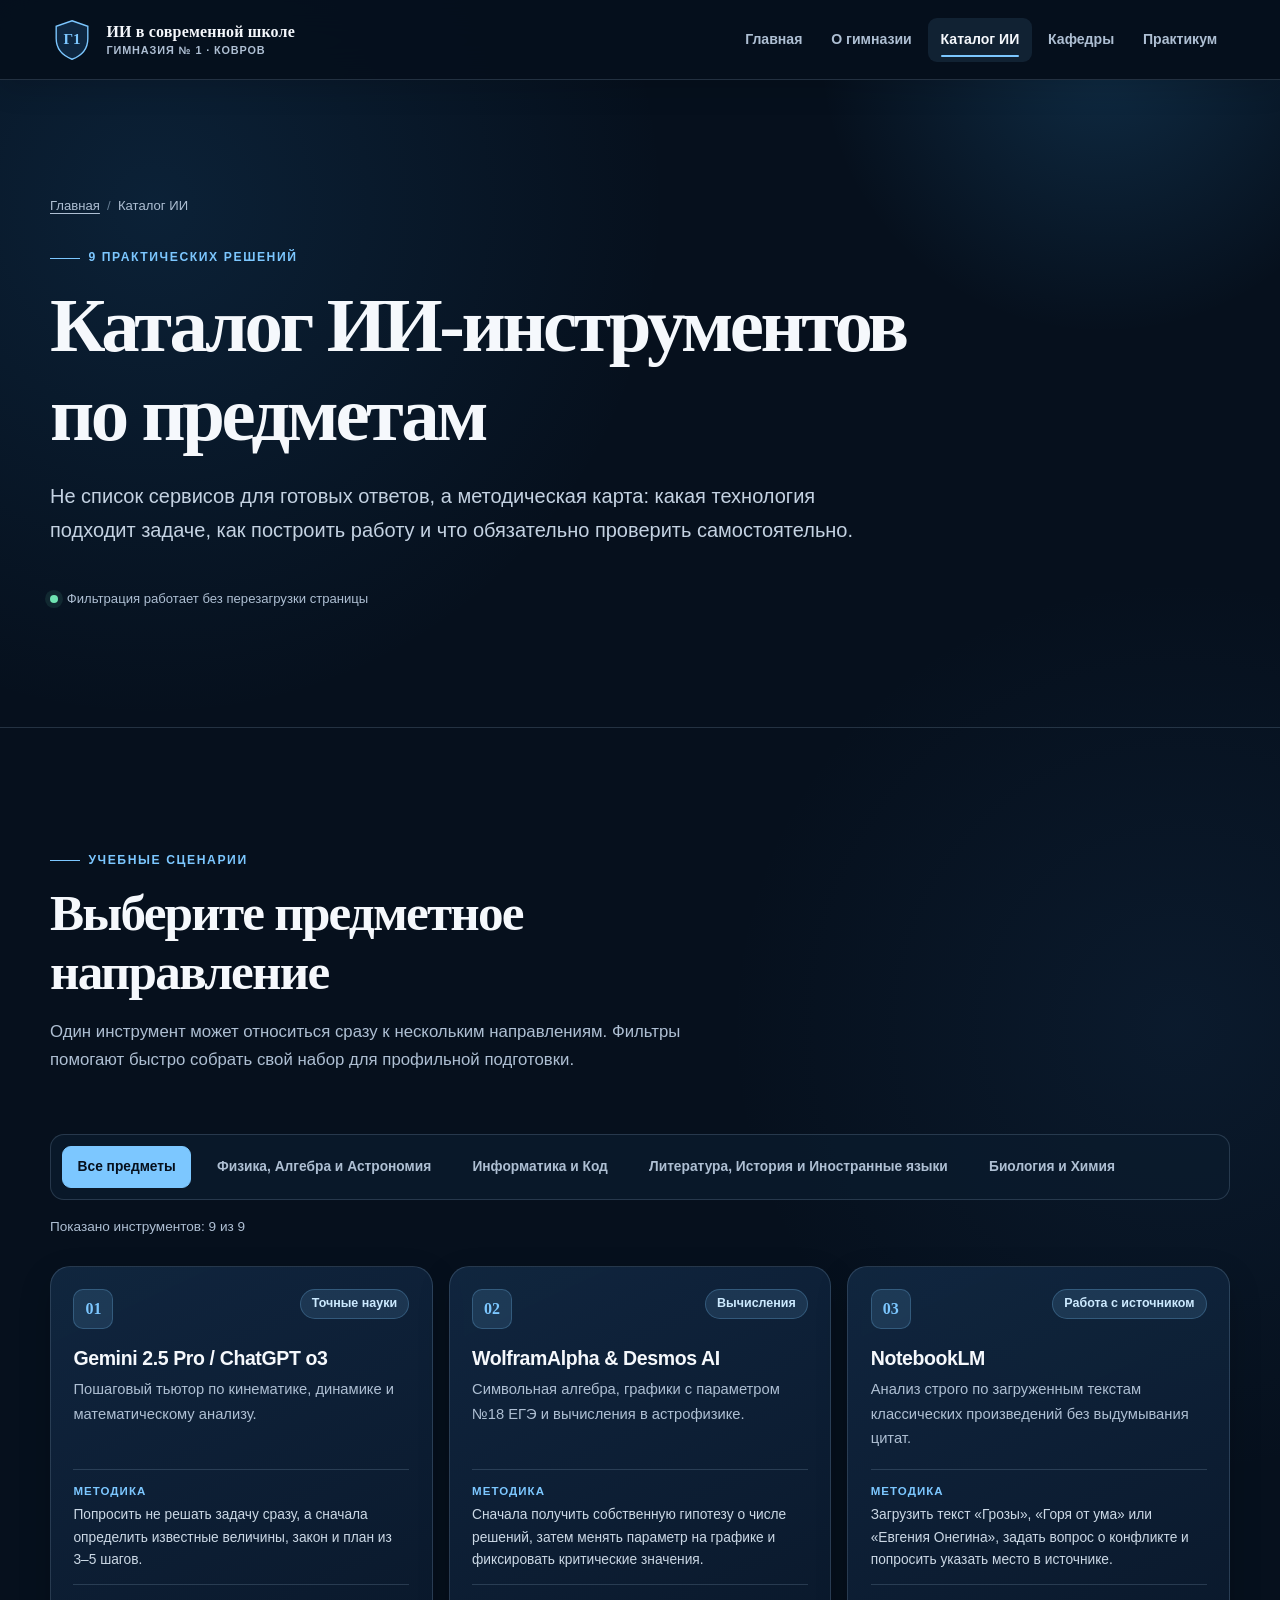
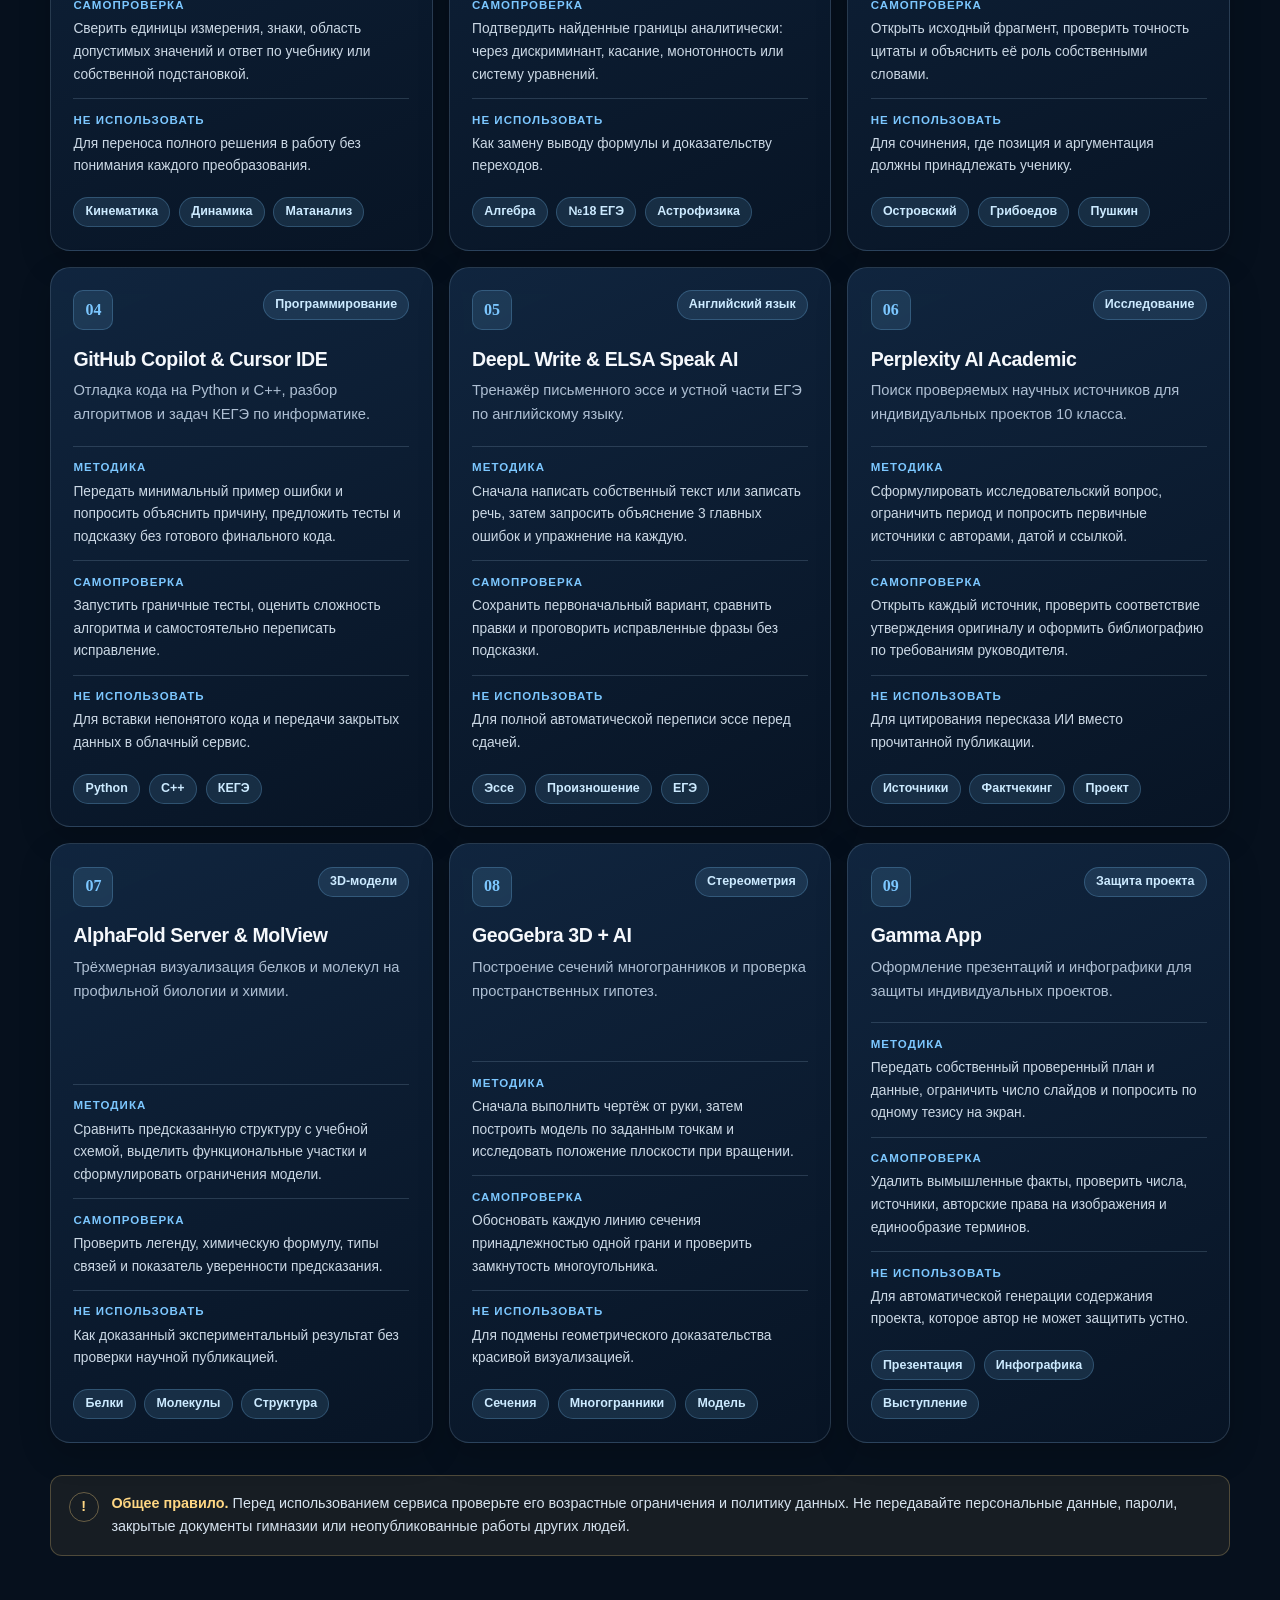
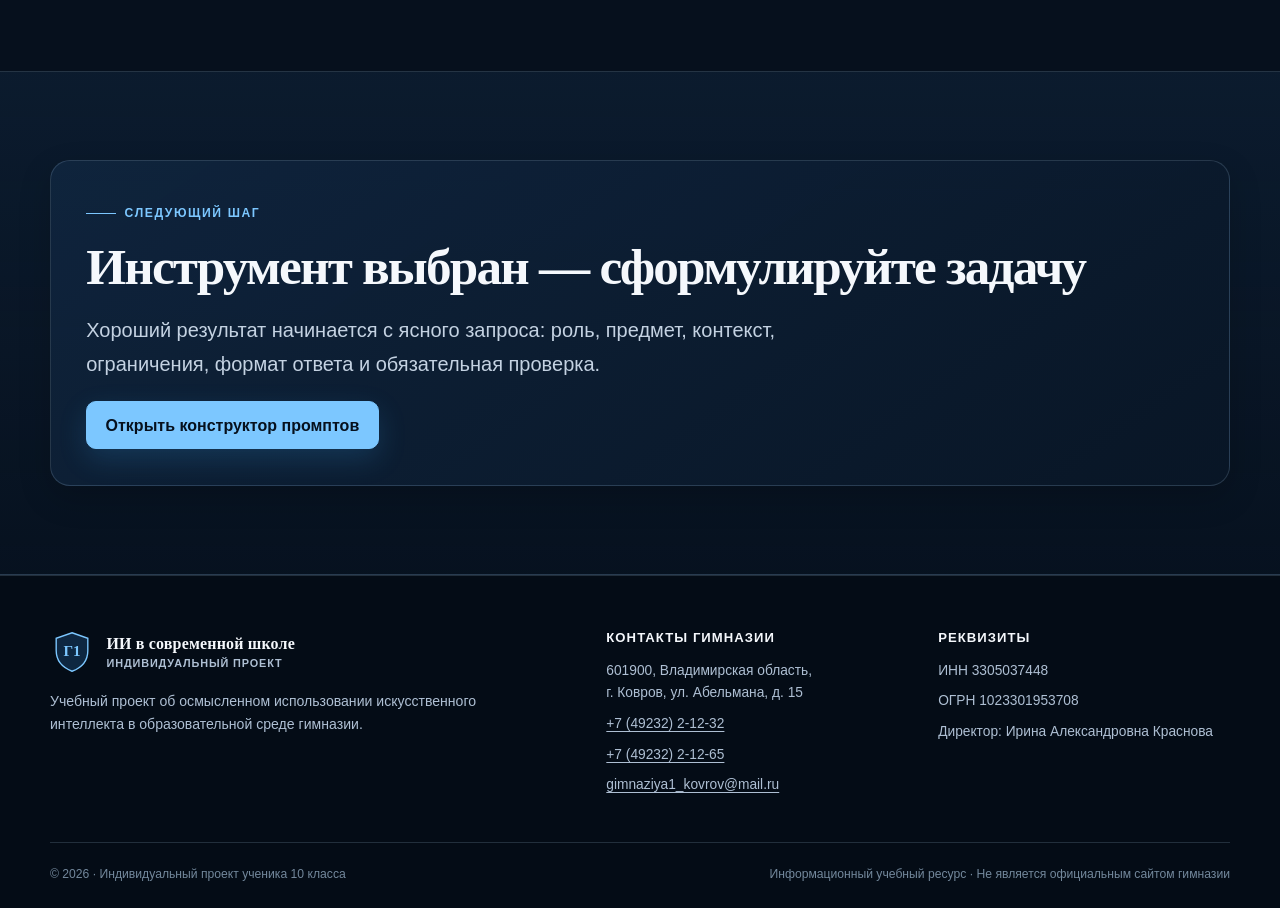
==== commit d97878bf: "Add files via upload" ====
--- a/catalog.html
+++ b/catalog.html
@@ -193,7 +193,7 @@
       <div class="footer-grid">
         <div class="footer-about"><a class="brand" href="index.html" aria-label="На главную"><span class="brand-mark" aria-hidden="true"><svg viewBox="0 0 64 64" focusable="false"><path d="M32 4 55 12v18c0 14.8-9.2 24.7-23 30C18.2 54.7 9 44.8 9 30V12L32 4Z" fill="#0e2741" stroke="currentColor" stroke-width="2"/><text x="32" y="38" text-anchor="middle" fill="currentColor" font-size="22" font-family="Georgia, serif" font-weight="700">Г1</text></svg></span><span class="brand-copy"><strong>ИИ в современной школе</strong><span>Индивидуальный проект</span></span></a><p>Учебный проект об осмысленном использовании искусственного интеллекта в образовательной среде гимназии.</p></div>
         <div><h2 class="footer-heading">Контакты гимназии</h2><ul class="footer-list"><li>601900, Владимирская область,<br>г. Ковров, ул. Абельмана, д. 15</li><li><a href="tel:+74923221232">+7 (49232) 2-12-32</a></li><li><a href="tel:+74923221265">+7 (49232) 2-12-65</a></li><li><a href="mailto:gimnaziya1_kovrov@mail.ru">gimnaziya1_kovrov@mail.ru</a></li></ul></div>
-        <div><h2 class="footer-heading">Реквизиты</h2><ul class="footer-list"><li>ИНН 3305037448</li><li>ОГРН 1023301953708</li><li>Директор: Н. Р. Краснова</li></ul></div>
+        <div><h2 class="footer-heading">Реквизиты</h2><ul class="footer-list"><li>ИНН 3305037448</li><li>ОГРН 1023301953708</li><li>Директор: Ирина Александровна Краснова</li></ul></div>
       </div>
       <div class="footer-bottom"><span>© 2026 · Индивидуальный проект ученика 10 класса</span><span>Информационный учебный ресурс · Не является официальным сайтом гимназии</span></div>
     </div>
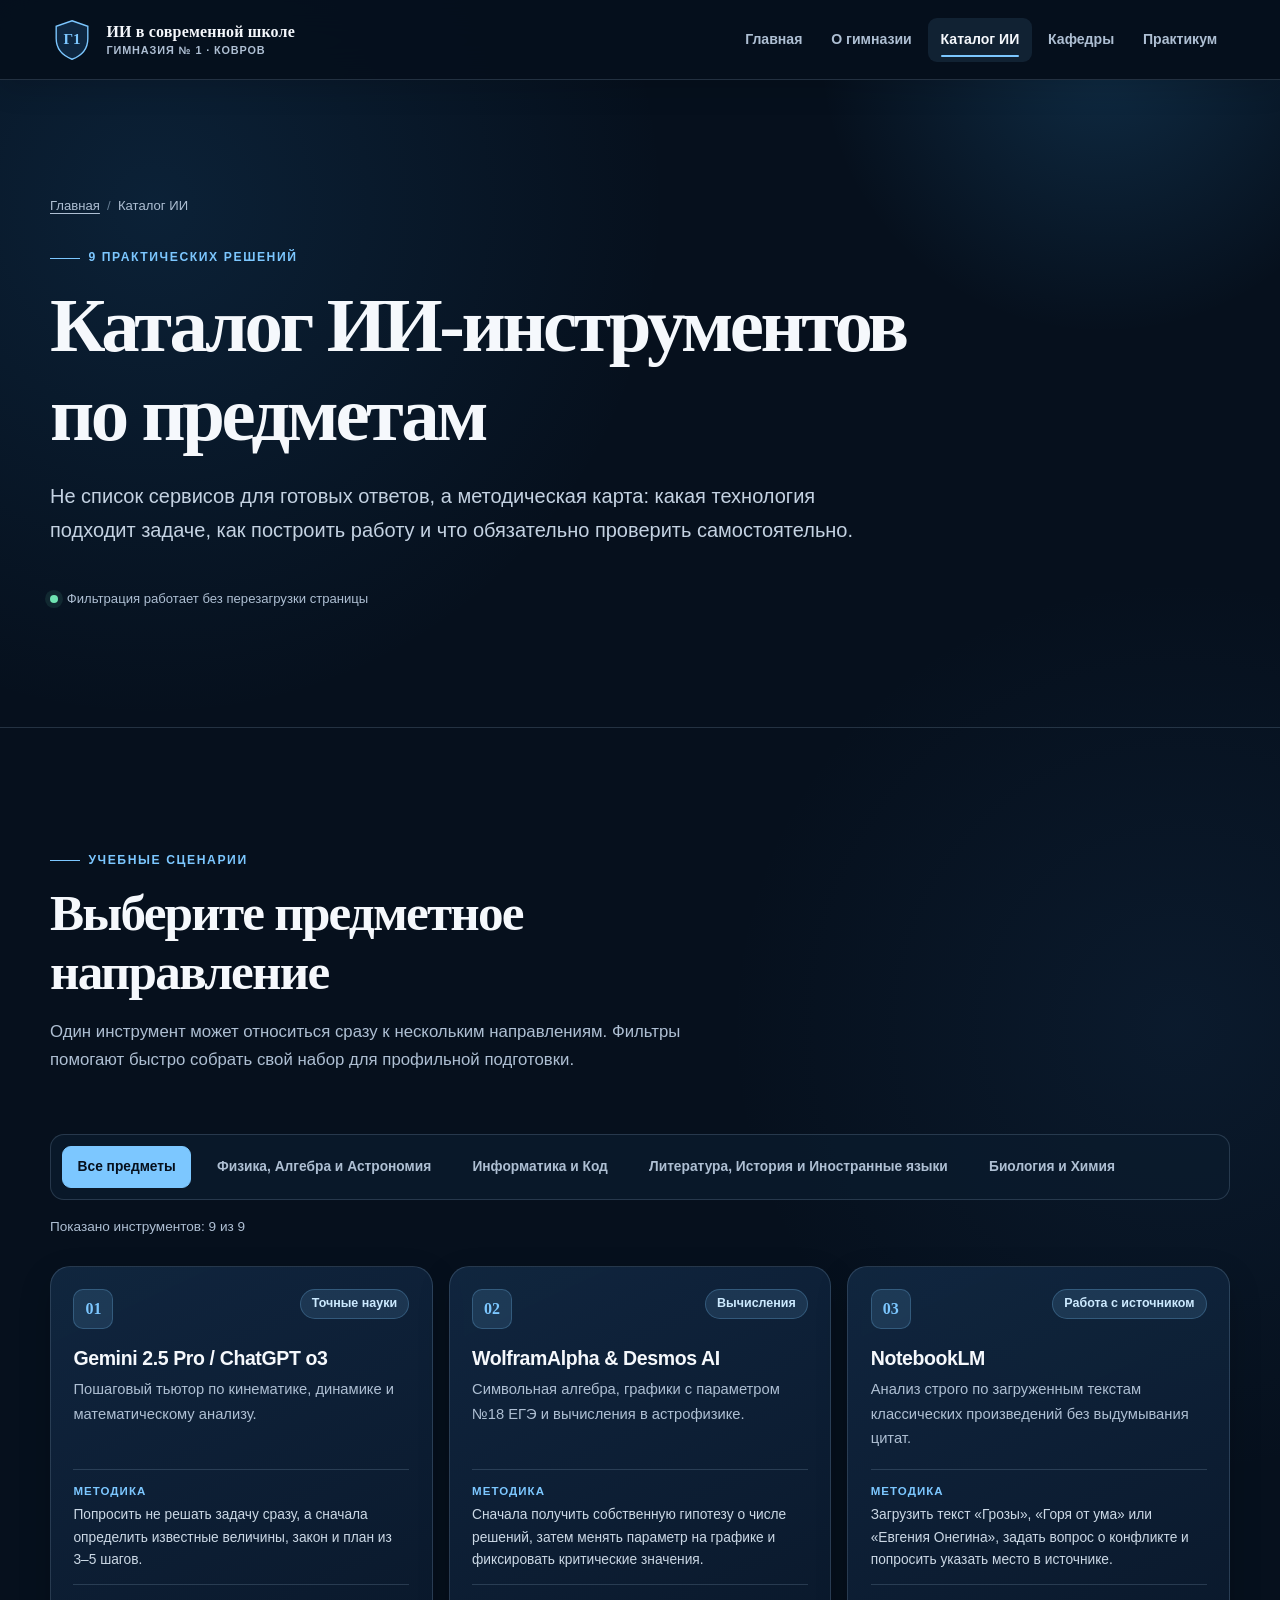
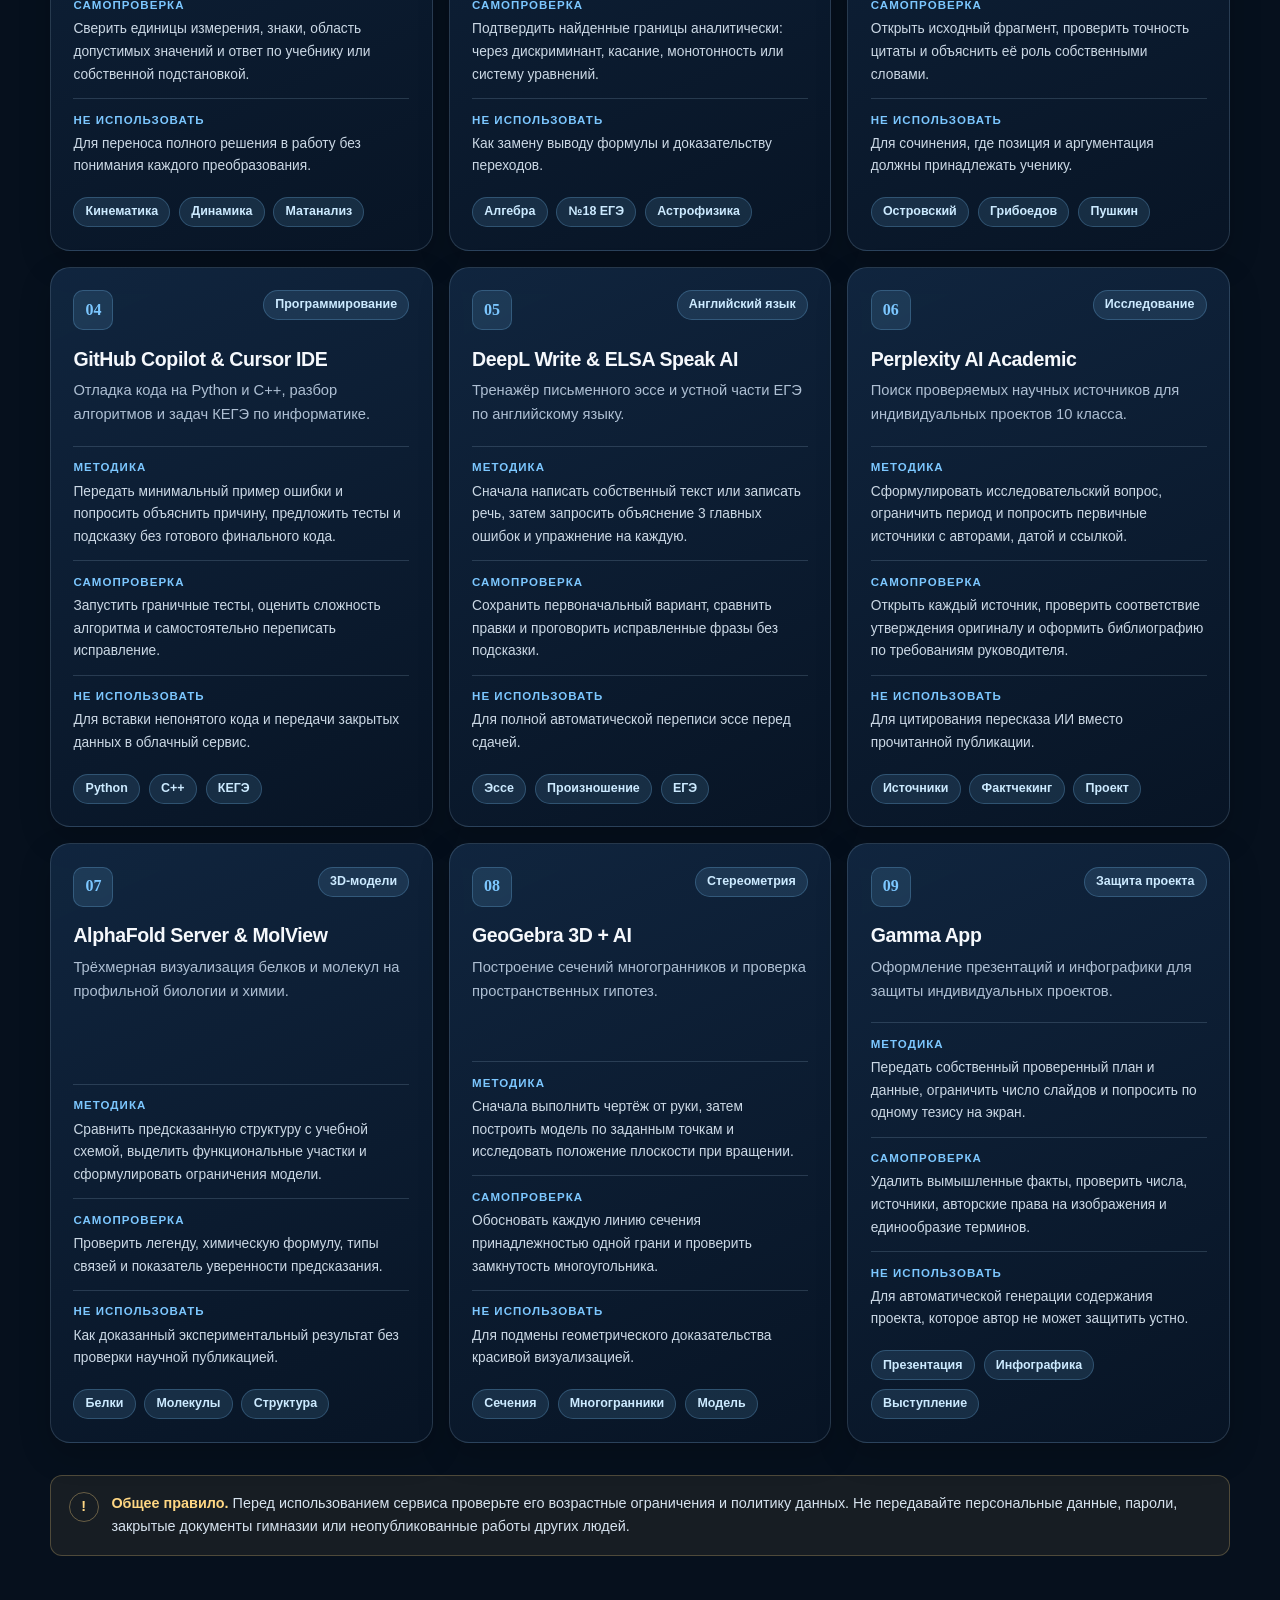
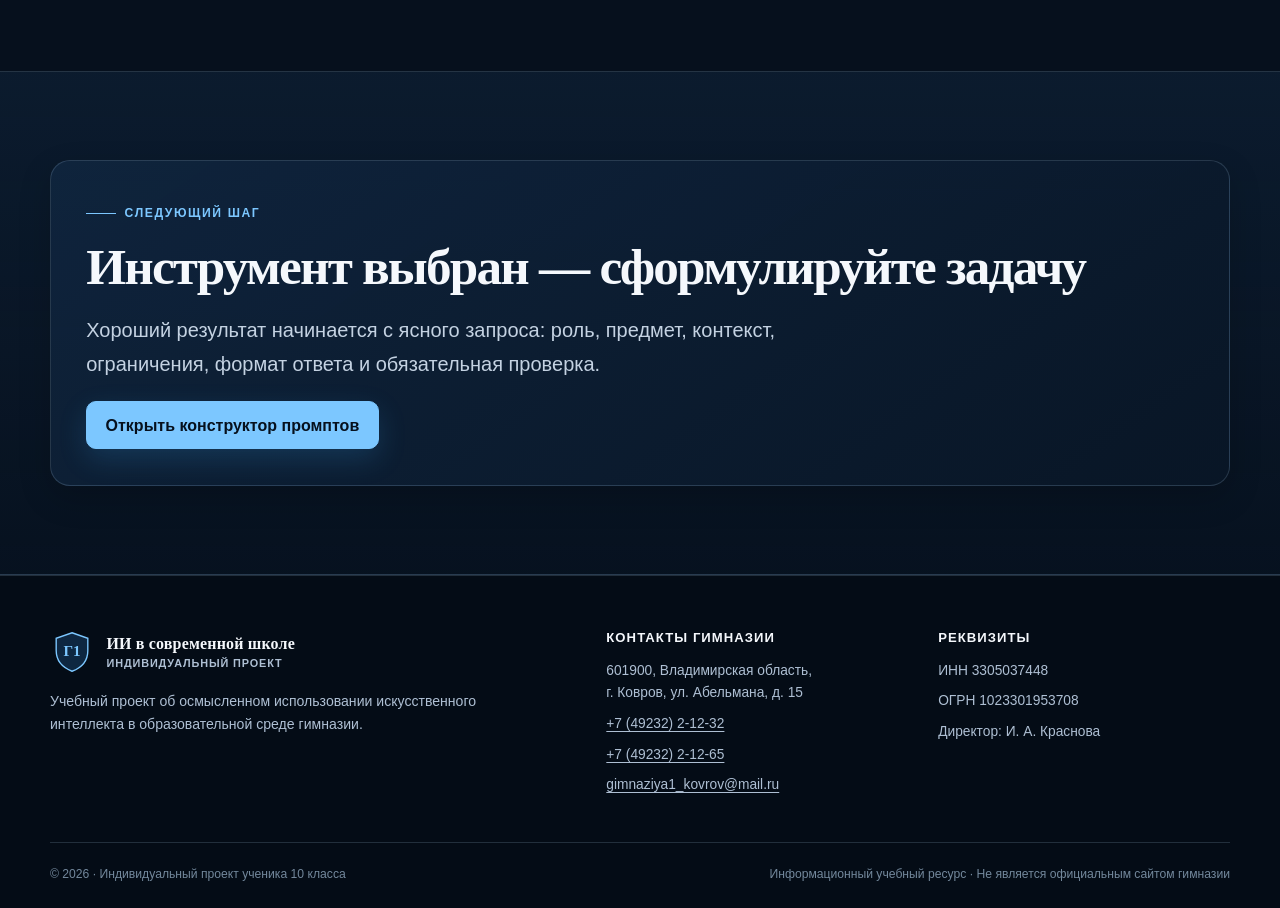
==== commit f09190fd: "Update catalog.html" ====
--- a/catalog.html
+++ b/catalog.html
@@ -193,7 +193,7 @@
       <div class="footer-grid">
         <div class="footer-about"><a class="brand" href="index.html" aria-label="На главную"><span class="brand-mark" aria-hidden="true"><svg viewBox="0 0 64 64" focusable="false"><path d="M32 4 55 12v18c0 14.8-9.2 24.7-23 30C18.2 54.7 9 44.8 9 30V12L32 4Z" fill="#0e2741" stroke="currentColor" stroke-width="2"/><text x="32" y="38" text-anchor="middle" fill="currentColor" font-size="22" font-family="Georgia, serif" font-weight="700">Г1</text></svg></span><span class="brand-copy"><strong>ИИ в современной школе</strong><span>Индивидуальный проект</span></span></a><p>Учебный проект об осмысленном использовании искусственного интеллекта в образовательной среде гимназии.</p></div>
         <div><h2 class="footer-heading">Контакты гимназии</h2><ul class="footer-list"><li>601900, Владимирская область,<br>г. Ковров, ул. Абельмана, д. 15</li><li><a href="tel:+74923221232">+7 (49232) 2-12-32</a></li><li><a href="tel:+74923221265">+7 (49232) 2-12-65</a></li><li><a href="mailto:gimnaziya1_kovrov@mail.ru">gimnaziya1_kovrov@mail.ru</a></li></ul></div>
-        <div><h2 class="footer-heading">Реквизиты</h2><ul class="footer-list"><li>ИНН 3305037448</li><li>ОГРН 1023301953708</li><li>Директор: Ирина Александровна Краснова</li></ul></div>
+       <div><h2 class="footer-heading">Реквизиты</h2><ul class="footer-list"><li>ИНН 3305037448</li><li>ОГРН 1023301953708</li><li>Директор: И. А. Краснова</li></ul></div>
       </div>
       <div class="footer-bottom"><span>© 2026 · Индивидуальный проект ученика 10 класса</span><span>Информационный учебный ресурс · Не является официальным сайтом гимназии</span></div>
     </div>
